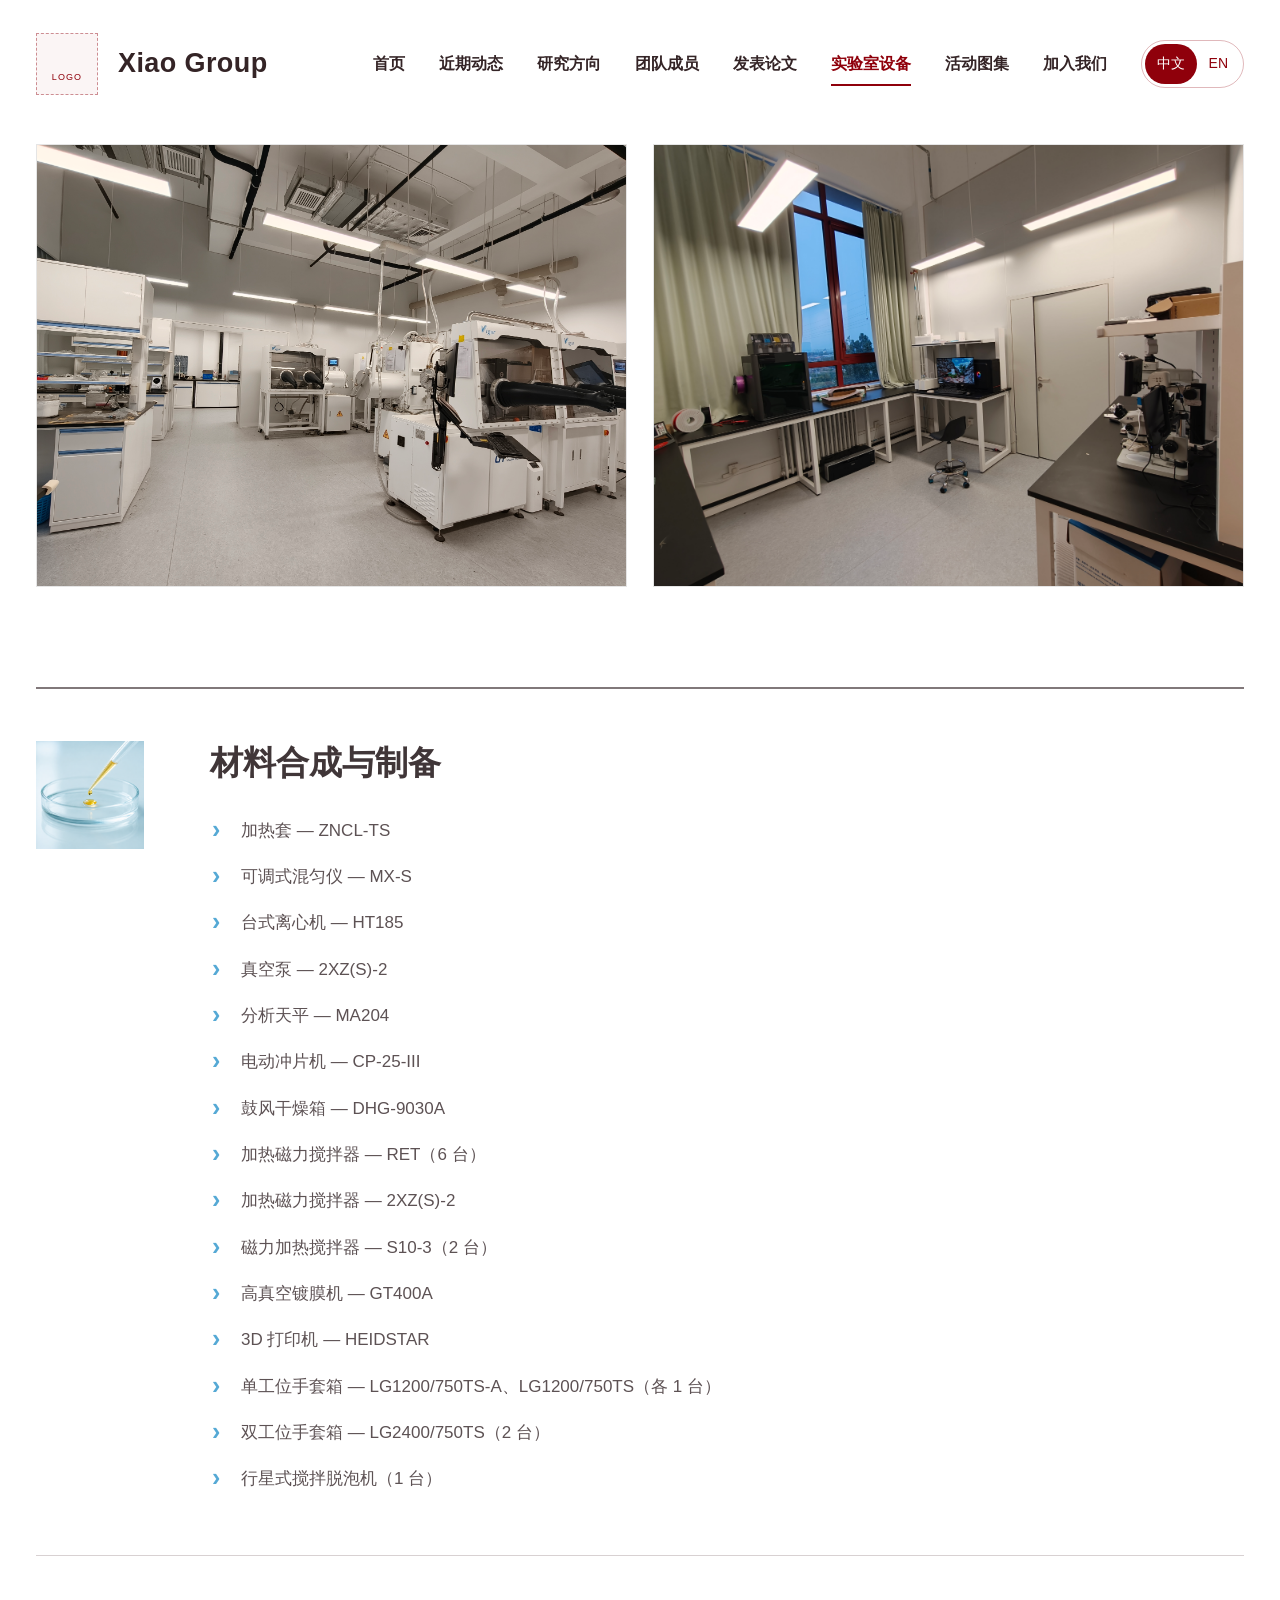
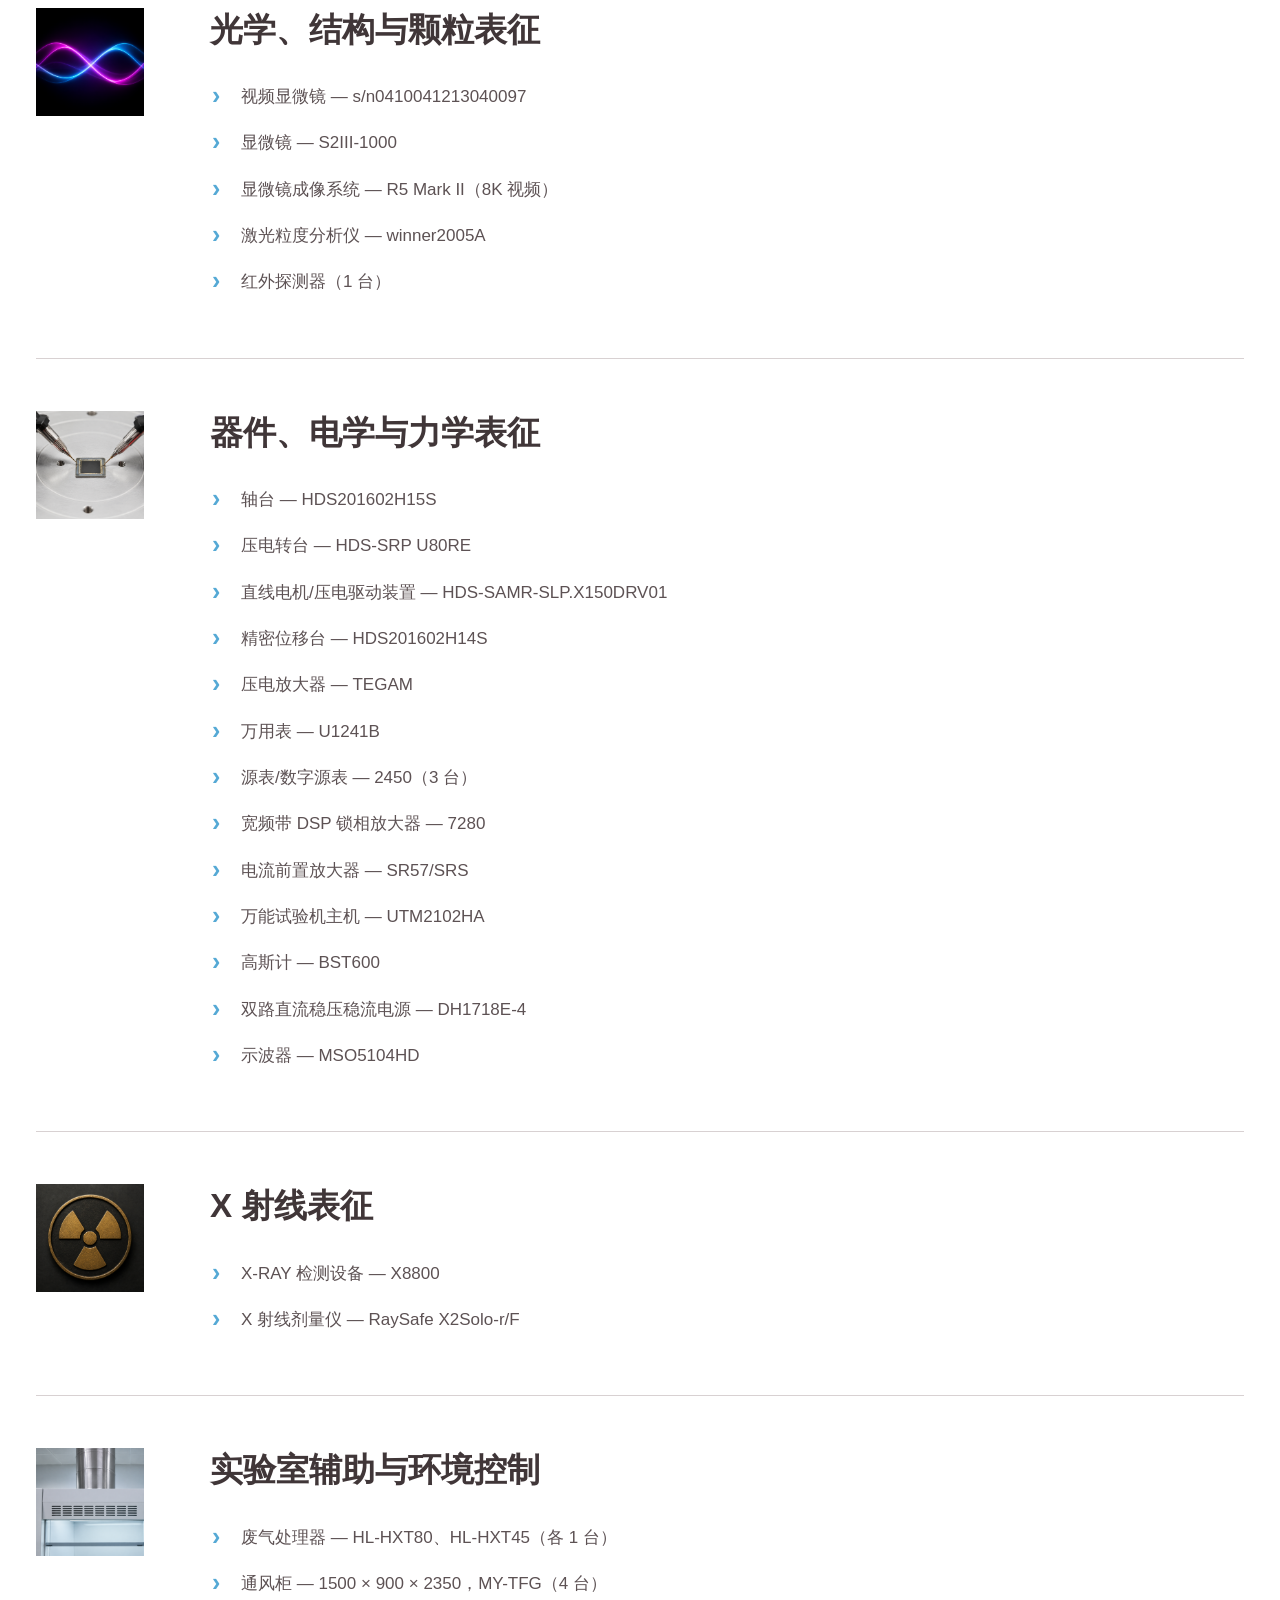
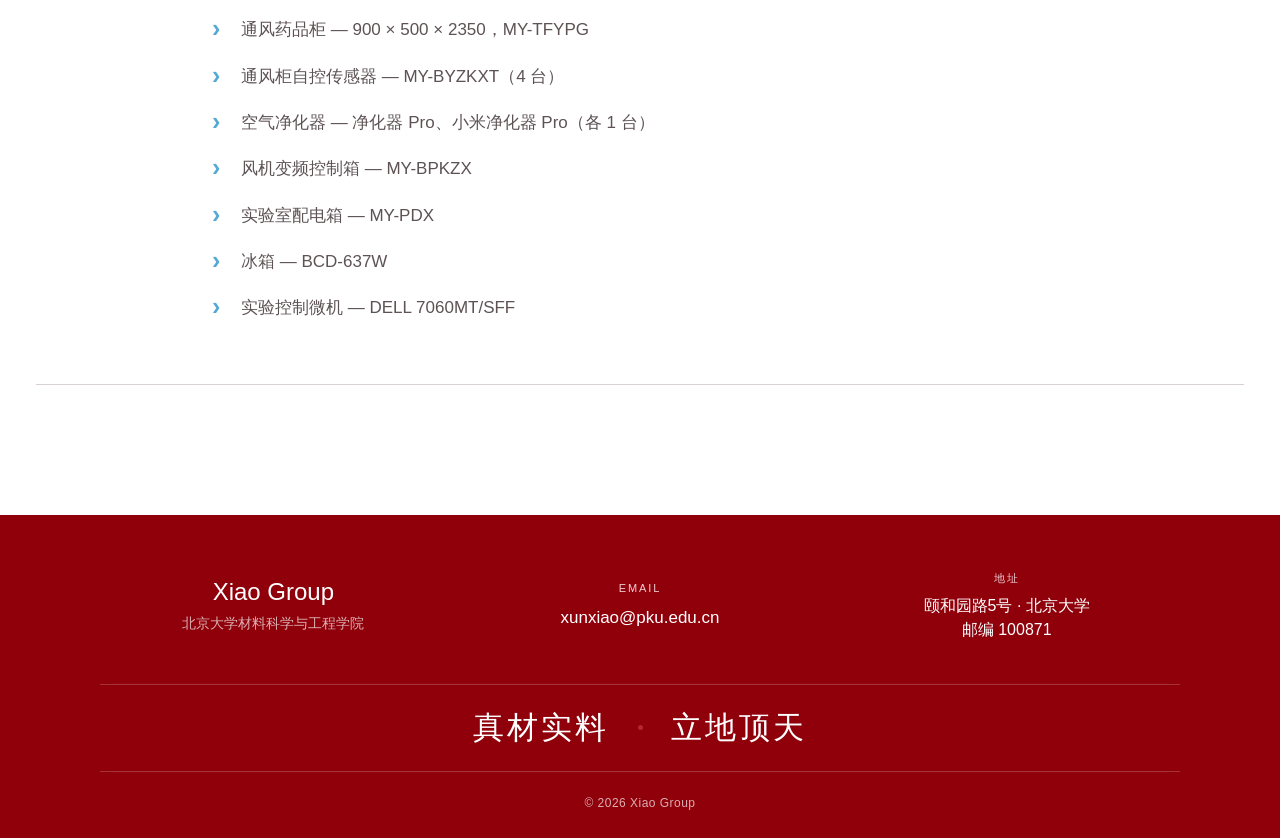
==== facilities.html @ 3000aec2 "Add files via upload" ====
<!doctype html>
<html lang="zh-CN" data-lang="zh">
<head><meta charset="utf-8"><meta name="viewport" content="width=device-width,initial-scale=1"><title>实验室设备｜肖勋课题组</title><link rel="stylesheet" href="style.css"></head>
<body>
<header class="inner-header"><div class="wrap nav"><a class="brand" href="index.html"><span class="mark">X</span><span><strong>Xiao Group</strong></span></a><nav class="shared-nav"></nav><div class="lang" role="group"><button data-language="zh">中文</button><button data-language="en">EN</button></div></div></header>
<main>
  <section class="facilities-section"><div class="wrap">
    <div class="lab-photo-grid" aria-label="Laboratory photos">
      <div class="lab-photo"><img src="assets/laboratory-01.jpg" alt="课题组实验室环境与材料制备设备"></div>
      <div class="lab-photo"><img src="assets/laboratory-02.jpg" alt="课题组实验室环境与材料表征设备"></div>
    </div>
    <div class="equipment-list">
      <article class="equipment-category">
        <img class="equipment-marker" src="assets/facility-synthesis.png" alt="材料合成与制备示意图">
        <div class="equipment-content">
          <h2><span data-zh>材料合成与制备</span><span data-en>Material Synthesis &amp; Fabrication</span></h2>
          <ul class="equipment-items">
            <li><span data-zh>加热套 — ZNCL-TS</span><span data-en>Heating mantle — ZNCL-TS</span></li>
            <li><span data-zh>可调式混匀仪 — MX-S</span><span data-en>Adjustable mixer — MX-S</span></li>
            <li><span data-zh>台式离心机 — HT185</span><span data-en>Benchtop centrifuge — HT185</span></li>
            <li><span data-zh>真空泵 — 2XZ(S)-2</span><span data-en>Vacuum pump — 2XZ(S)-2</span></li>
            <li><span data-zh>分析天平 — MA204</span><span data-en>Analytical balance — MA204</span></li>
            <li><span data-zh>电动冲片机 — CP-25-III</span><span data-en>Electric disc punch — CP-25-III</span></li>
            <li><span data-zh>鼓风干燥箱 — DHG-9030A</span><span data-en>Forced-air drying oven — DHG-9030A</span></li>
            <li><span data-zh>加热磁力搅拌器 — RET（6 台）</span><span data-en>Heating magnetic stirrer — RET (6 units)</span></li>
            <li><span data-zh>加热磁力搅拌器 — 2XZ(S)-2</span><span data-en>Heating magnetic stirrer — 2XZ(S)-2</span></li>
            <li><span data-zh>磁力加热搅拌器 — S10-3（2 台）</span><span data-en>Magnetic heating stirrer — S10-3 (2 units)</span></li>
            <li><span data-zh>高真空镀膜机 — GT400A</span><span data-en>High-vacuum coating system — GT400A</span></li>
            <li><span data-zh>3D 打印机 — HEIDSTAR</span><span data-en>3D printer — HEIDSTAR</span></li>
            <li><span data-zh>单工位手套箱 — LG1200/750TS-A、LG1200/750TS（各 1 台）</span><span data-en>Single-workstation glovebox — LG1200/750TS-A and LG1200/750TS (1 unit each)</span></li>
            <li><span data-zh>双工位手套箱 — LG2400/750TS（2 台）</span><span data-en>Dual-workstation glovebox — LG2400/750TS (2 units)</span></li>
            <li><span data-zh>行星式搅拌脱泡机（1 台）</span><span data-en>Planetary mixing and defoaming machine (1 unit)</span></li>
          </ul>
        </div>
      </article>
      <article class="equipment-category">
        <img class="equipment-marker" src="assets/facility-optical.png" alt="光学与材料表征示意图">
        <div class="equipment-content">
          <h2><span data-zh>光学、结构与颗粒表征</span><span data-en>Optical, Structural &amp; Particle Characterization</span></h2>
          <ul class="equipment-items">
            <li><span data-zh>视频显微镜 — s/n0410041213040097</span><span data-en>Video microscope — s/n0410041213040097</span></li>
            <li><span data-zh>显微镜 — S2III-1000</span><span data-en>Microscope — S2III-1000</span></li>
            <li><span data-zh>显微镜成像系统 — R5 Mark II（8K 视频）</span><span data-en>Microscope imaging system — R5 Mark II (8K video)</span></li>
            <li><span data-zh>激光粒度分析仪 — winner2005A</span><span data-en>Laser particle size analyzer — winner2005A</span></li>
            <li><span data-zh>红外探测器（1 台）</span><span data-en>Infrared detector (1 unit)</span></li>
          </ul>
        </div>
      </article>
      <article class="equipment-category">
        <img class="equipment-marker" src="assets/facility-device.png" alt="器件电学与力学表征示意图">
        <div class="equipment-content">
          <h2><span data-zh>器件、电学与力学表征</span><span data-en>Device, Electrical &amp; Mechanical Characterization</span></h2>
          <ul class="equipment-items">
            <li><span data-zh>轴台 — HDS201602H15S</span><span data-en>Motorized stage — HDS201602H15S</span></li>
            <li><span data-zh>压电转台 — HDS-SRP U80RE</span><span data-en>Piezoelectric rotation stage — HDS-SRP U80RE</span></li>
            <li><span data-zh>直线电机/压电驱动装置 — HDS-SAMR-SLP.X150DRV01</span><span data-en>Linear motor / piezo drive system — HDS-SAMR-SLP.X150DRV01</span></li>
            <li><span data-zh>精密位移台 — HDS201602H14S</span><span data-en>Precision translation stage — HDS201602H14S</span></li>
            <li><span data-zh>压电放大器 — TEGAM</span><span data-en>Piezoelectric amplifier — TEGAM</span></li>
            <li><span data-zh>万用表 — U1241B</span><span data-en>Digital multimeter — U1241B</span></li>
            <li><span data-zh>源表/数字源表 — 2450（3 台）</span><span data-en>Source meter / digital source meter — 2450 (3 units)</span></li>
            <li><span data-zh>宽频带 DSP 锁相放大器 — 7280</span><span data-en>Broadband DSP lock-in amplifier — 7280</span></li>
            <li><span data-zh>电流前置放大器 — SR57/SRS</span><span data-en>Current preamplifier — SR57/SRS</span></li>
            <li><span data-zh>万能试验机主机 — UTM2102HA</span><span data-en>Universal testing machine — UTM2102HA</span></li>
            <li><span data-zh>高斯计 — BST600</span><span data-en>Gauss meter — BST600</span></li>
            <li><span data-zh>双路直流稳压稳流电源 — DH1718E-4</span><span data-en>Dual-channel DC regulated power supply — DH1718E-4</span></li>
            <li><span data-zh>示波器 — MSO5104HD</span><span data-en>Oscilloscope — MSO5104HD</span></li>
          </ul>
        </div>
      </article>
      <article class="equipment-category">
        <img class="equipment-marker" src="assets/facility-xray-v2.png" alt="X 射线表征示意图">
        <div class="equipment-content">
          <h2><span data-zh>X 射线表征</span><span data-en>X-ray Characterization</span></h2>
          <ul class="equipment-items">
            <li><span data-zh>X-RAY 检测设备 — X8800</span><span data-en>X-ray detection equipment — X8800</span></li>
            <li><span data-zh>X 射线剂量仪 — RaySafe X2Solo-r/F</span><span data-en>X-ray dosimeter — RaySafe X2Solo-r/F</span></li>
          </ul>
        </div>
      </article>
      <article class="equipment-category">
        <img class="equipment-marker" src="assets/facility-support.png" alt="实验室环境控制示意图">
        <div class="equipment-content">
          <h2><span data-zh>实验室辅助与环境控制</span><span data-en>Laboratory Support &amp; Environmental Control</span></h2>
          <ul class="equipment-items">
            <li><span data-zh>废气处理器 — HL-HXT80、HL-HXT45（各 1 台）</span><span data-en>Exhaust gas treatment unit — HL-HXT80 and HL-HXT45 (1 unit each)</span></li>
            <li><span data-zh>通风柜 — 1500 × 900 × 2350，MY-TFG（4 台）</span><span data-en>Fume hood — 1500 × 900 × 2350, MY-TFG (4 units)</span></li>
            <li><span data-zh>通风药品柜 — 900 × 500 × 2350，MY-TFYPG</span><span data-en>Ventilated chemical cabinet — 900 × 500 × 2350, MY-TFYPG</span></li>
            <li><span data-zh>通风柜自控传感器 — MY-BYZKXT（4 台）</span><span data-en>Fume hood automatic-control sensor — MY-BYZKXT (4 units)</span></li>
            <li><span data-zh>空气净化器 — 净化器 Pro、小米净化器 Pro（各 1 台）</span><span data-en>Air purifier — Purifier Pro and Xiaomi Air Purifier Pro (1 unit each)</span></li>
            <li><span data-zh>风机变频控制箱 — MY-BPKZX</span><span data-en>Fan variable-frequency control cabinet — MY-BPKZX</span></li>
            <li><span data-zh>实验室配电箱 — MY-PDX</span><span data-en>Laboratory distribution box — MY-PDX</span></li>
            <li><span data-zh>冰箱 — BCD-637W</span><span data-en>Refrigerator — BCD-637W</span></li>
            <li><span data-zh>实验控制微机 — DELL 7060MT/SFF</span><span data-en>Laboratory control computer — DELL 7060MT/SFF</span></li>
          </ul>
        </div>
      </article>
    </div>
  </div></section>
</main>
<footer></footer><script src="content.js"></script><script src="inner.js"></script>
</body>
</html>
---- style.css ----
:root{--ink:#334843;--muted:#70817c;--paper:#f7f6f1;--white:#fff;--red:#9a4352;--cyan:#6f9f98;--line:#d9e2df;--dark:#dce9e5;--serif:"Noto Serif SC","Songti SC",Georgia,serif;--sans:Inter,"Helvetica Neue","Noto Sans SC","Microsoft YaHei",sans-serif}
*{box-sizing:border-box}html{scroll-behavior:smooth}body{margin:0;background:var(--paper);color:var(--ink);font-family:var(--sans);line-height:1.65}a{color:inherit;text-decoration:none}button{font:inherit}img{display:block;width:100%}.wrap{width:min(1380px,calc(100% - 96px));margin:auto}.hero{min-height:94vh;color:#fff;position:relative;display:flex;flex-direction:column;overflow:hidden;background:var(--dark)}.hero:before{content:"";position:absolute;inset:0;background:linear-gradient(90deg,rgba(3,12,15,.96),rgba(3,12,15,.7) 45%,rgba(3,12,15,.16) 78%),linear-gradient(0deg,rgba(3,12,15,.65),transparent 54%),url("assets/index-bg.jpg") center/cover no-repeat;transform:scale(1.02)}header{position:relative;z-index:3;border-bottom:1px solid rgba(255,255,255,.16)}.nav{height:92px;display:flex;align-items:center;gap:38px}.brand{margin-right:auto;display:flex;align-items:center;gap:14px}.mark{width:40px;height:40px;border:1px solid rgba(255,255,255,.5);display:grid;place-items:center;font:700 18px var(--serif)}.brand strong{font:600 20px var(--serif)}.brand small{display:block;font-size:10px;letter-spacing:.2em;color:#b9c8ca;text-transform:uppercase}nav{display:flex;gap:24px}nav a{font-size:13px;color:#d8e1e1}.lang{display:flex;border:1px solid rgba(255,255,255,.35);border-radius:30px;padding:3px}.lang button{border:0;background:none;color:#bac9ca;padding:6px 10px;border-radius:30px;cursor:pointer;font-size:12px}.lang button.active{background:#fff;color:var(--ink)}:focus-visible{outline:3px solid var(--cyan);outline-offset:3px}.hero-content{position:relative;z-index:2;flex:1;display:flex;align-items:center;padding:80px 0 105px}.eyebrow,.kicker{text-transform:uppercase;letter-spacing:.2em;font-size:11px;color:var(--cyan);font-weight:700}h1{font:500 clamp(54px,6vw,98px)/1.04 var(--serif);letter-spacing:-.04em;margin:24px 0;max-width:1000px}.hero-copy{max-width:650px;color:#cbd7d7;font-size:17px}.actions{display:flex;gap:28px;align-items:center;margin-top:40px}.button{display:inline-flex;padding:15px 22px;font-size:13px;font-weight:700}.button.light{background:#fff;color:var(--ink)}.button.red{background:var(--red);color:#fff}.text-link{font-size:13px;border-bottom:1px solid}.hero-index{position:absolute;right:48px;bottom:45px;z-index:2;writing-mode:vertical-rl;font-size:10px;letter-spacing:.22em;color:#aebfc1}.section{padding:120px 0}.section-head{display:grid;grid-template-columns:1fr 2fr;gap:70px;margin-bottom:55px}.section-head h2,.news h2,.join h2{font:500 clamp(38px,4.5vw,66px)/1.14 var(--serif);letter-spacing:-.025em;margin:0}.research{background:#fff}.research-grid{display:grid;grid-template-columns:repeat(3,1fr);gap:22px}.research-card{background:#f2f4f2;overflow:hidden}.research-card img{height:230px;object-fit:cover;transition:transform .45s}.research-card:hover img{transform:scale(1.04)}.research-card div{padding:28px}.research-card span{font-size:12px;color:var(--red)}.research-card h3{font:500 25px var(--serif);margin:15px 0 10px}.research-card p{color:var(--muted);font-size:14px}.featured{background:#0b1b20;color:#fff}.paper-grid{display:flex;gap:18px;height:480px}.paper{position:relative;flex:1;min-width:0;overflow:hidden;background:#15272c;transition:flex .55s cubic-bezier(.2,.7,.2,1)}.paper:hover,.paper:focus{flex:1.75}.paper img{height:100%;object-fit:cover;transition:transform .55s,filter .55s;filter:saturate(.78)}.paper:hover img,.paper:focus img{transform:scale(1.055);filter:saturate(1)}.paper:after{content:"";position:absolute;inset:55% 0 0;background:linear-gradient(transparent,rgba(2,10,13,.9))}.paper p{position:absolute;z-index:2;left:24px;right:24px;bottom:20px;margin:0;font:500 17px var(--serif);color:#fff}.news{background:var(--paper)}.news-layout{display:grid;grid-template-columns:.82fr 1.6fr;gap:100px}.muted,.news-item p{color:var(--muted)}.news-list{border-top:1px solid #bfc9c6}.news-item{display:grid;grid-template-columns:145px 1fr 24px;gap:28px;padding:30px 0;border-bottom:1px solid #cfd7d4}.news-item time{color:var(--red);font:500 22px var(--serif);letter-spacing:.02em}.news-item h3{font:500 20px var(--serif);margin:0 0 5px}.news-item p{margin:0;font-size:13px}.join{background:#dfe9e7}.join-inner{padding:105px 0;max-width:980px;margin:auto}.join h2{margin:12px 0 22px}.join-inner>p:not(.kicker){max-width:760px;color:#53696d}.join .button{margin-top:22px}footer{background:#061216;color:#aebdbf;padding:60px 0 30px}.footer-grid{display:grid;grid-template-columns:1.4fr 1fr;gap:80px}.footer-grid h3{color:#fff;font:500 22px var(--serif)}.footer-bottom{border-top:1px solid #243337;margin-top:45px;padding-top:22px;font-size:11px}
@media(max-width:1050px){.wrap{width:min(100% - 44px,900px)}nav a{display:none}.section-head,.news-layout{grid-template-columns:1fr;gap:24px}.research-grid{grid-template-columns:1fr}.paper-grid{height:auto;display:grid;grid-template-columns:1fr}.paper{height:380px}.join-inner{width:min(100% - 44px,900px)}.hero-index{display:none}}
@media(max-width:650px){.wrap{width:calc(100% - 34px)}.brand small{display:none}.brand strong{font-size:16px}.mark{width:34px;height:34px}h1{font-size:46px}.section{padding:78px 0}.research-card img{height:200px}.news-item{grid-template-columns:95px 1fr}.news-item>span{display:none}.news-item time{font-size:18px}.footer-grid{grid-template-columns:1fr}.join-inner{width:calc(100% - 34px);padding:78px 0}}
@media(prefers-reduced-motion:reduce){*{scroll-behavior:auto!important;transition:none!important}}

/* Shared inner pages */
[data-en]{display:none}html[data-lang="en"] [data-zh]{display:none}html[data-lang="en"] [data-en]{display:initial}.inner-header{background:var(--dark);color:#fff;border-bottom:1px solid rgba(255,255,255,.13)}.page-hero{min-height:520px;color:#fff;display:flex;align-items:end;padding:100px 0 85px;background:linear-gradient(90deg,rgba(4,27,23,.96),rgba(4,27,23,.58)),var(--hero-image) center/cover}.page-hero h1{font-size:clamp(62px,8vw,120px);margin:15px 0}.page-hero p:last-child{max-width:700px;color:#d3dfd9;font-size:17px}.research-hero{--hero-image:url('assets/research-bg.jpg')}.members-hero{--hero-image:url('assets/xx.jpg')}.publications-hero{--hero-image:url('assets/papers-bg.jpg')}.research-detail{background:#fff}.research-detail article{display:grid;grid-template-columns:1fr 1fr;min-height:620px}.research-detail article:nth-child(even) .detail-image{order:2}.detail-image{overflow:hidden}.detail-image img{height:100%;object-fit:cover;transition:transform .6s}.research-detail article:hover img{transform:scale(1.035)}.detail-copy{padding:90px clamp(45px,8vw,135px);display:flex;flex-direction:column;justify-content:center}.detail-copy>span{color:var(--red);font-size:12px}.detail-copy h2{font:500 clamp(34px,4vw,58px)/1.12 var(--serif);margin:18px 0}.detail-copy p,.detail-copy li{color:var(--muted)}.detail-copy ul{padding-left:19px}.simple-footer{background:var(--dark);color:#b7c7c1;padding:34px 0;font-size:12px}.people-section,.publications-section{padding:110px 0;background:var(--paper)}.pi-card{margin-top:25px;display:grid;grid-template-columns:360px 1fr;background:#fff}.pi-card img{height:430px;object-fit:cover}.pi-card>div{padding:65px}.pi-card h2{font:500 43px var(--serif);margin:0}.pi-card h2 small{font-size:21px;color:var(--muted)}.pi-card .role{color:var(--red)}.people-group{margin-top:110px}.section-head.compact{margin-bottom:35px}.member-grid{display:grid;grid-template-columns:repeat(3,1fr);gap:22px}.member-card{background:#fff;padding-bottom:25px}.portrait-placeholder{height:260px;background:linear-gradient(145deg,#bdd0c7,#6f9285);display:grid;place-items:center;color:#fff;font:500 60px var(--serif)}.member-card h3,.member-card p{margin-left:25px;margin-right:25px}.member-card h3{font:500 23px var(--serif);margin-bottom:2px}.member-card p{color:var(--muted);margin-top:0}.pub-toolbar{display:flex;align-items:center;justify-content:space-between;border-bottom:1px solid var(--line);padding-bottom:24px;margin-bottom:20px}.year-button{border:0;background:transparent;padding:8px 11px;color:var(--muted);cursor:pointer}.year-button.active{background:var(--dark);color:#fff}.publication-row{display:grid;grid-template-columns:42px 150px 1fr 35px;gap:28px;align-items:center;padding:28px 0;border-bottom:1px solid var(--line)}.publication-row>span{color:var(--muted);font-size:12px}.publication-row img{height:105px;object-fit:cover;background:#fff}.publication-row h2{font:500 20px/1.4 var(--serif);margin:4px 0}.publication-row p{font-size:12px;color:var(--muted);margin:3px 0}.publication-row .pub-journal{color:var(--red);text-transform:none}.pub-arrow{font-size:22px}
@media(max-width:900px){.research-detail article{grid-template-columns:1fr}.research-detail article:nth-child(even) .detail-image{order:0}.detail-image{height:380px}.pi-card{grid-template-columns:1fr}.pi-card img{height:390px}.member-grid{grid-template-columns:1fr 1fr}.publication-row{grid-template-columns:35px 110px 1fr}.pub-arrow{display:none}}
@media(max-width:600px){.page-hero{min-height:430px;padding:70px 0 50px}.page-hero h1{font-size:58px}.detail-copy{padding:55px 24px}.detail-image{height:280px}.pi-card>div{padding:35px 25px}.member-grid{grid-template-columns:1fr}.publication-row{grid-template-columns:1fr}.publication-row>span{display:none}.publication-row img{height:190px}.pub-toolbar{align-items:flex-start;gap:15px;flex-direction:column}}

.pi-card,.member-card{transition:transform .3s,box-shadow .3s}.pi-card:hover,.member-card:hover{transform:translateY(-4px);box-shadow:0 18px 45px rgba(9,36,31,.12)}.profile-link{display:block;margin:18px 25px 0;color:var(--red);font-size:12px}.pi-card .profile-link{margin-left:0}.profile-page{min-height:75vh;background:var(--paper);padding:55px 0 110px}.back-link{display:inline-block;margin-bottom:45px;color:var(--muted);font-size:13px}.profile-lead{display:grid;grid-template-columns:420px 1fr;background:#fff;min-height:520px}.profile-lead>div:first-child>img,.profile-placeholder{height:100%;min-height:520px;object-fit:cover}.profile-placeholder{display:grid;place-items:center;background:linear-gradient(145deg,#bdd0c7,#577d70);color:#fff;font:500 90px var(--serif)}.profile-lead>div:last-child{padding:85px;display:flex;flex-direction:column;justify-content:center}.profile-lead h1{color:var(--ink);font-size:clamp(55px,7vw,95px);margin:12px 0 0}.profile-en{font:500 25px var(--serif);color:var(--muted);margin:0 0 30px}.profile-role{color:var(--red)}.profile-sections{margin-top:35px}.profile-sections article{display:grid;grid-template-columns:70px 260px 1fr;gap:30px;padding:48px 0;border-bottom:1px solid var(--line)}.profile-sections article>span{font-size:12px;color:var(--red)}.profile-sections h2{font:500 26px var(--serif);margin:0}.profile-sections article>div{color:var(--muted)}
@media(max-width:850px){.profile-lead{grid-template-columns:1fr}.profile-lead>div:first-child>img,.profile-placeholder{height:420px;min-height:0}.profile-lead>div:last-child{padding:50px}.profile-sections article{grid-template-columns:45px 1fr}.profile-sections article>div{grid-column:2}}
@media(max-width:550px){.profile-lead>div:last-child{padding:35px 24px}.profile-lead h1{font-size:55px}.profile-sections article{grid-template-columns:1fr;gap:10px}.profile-sections article>div{grid-column:auto}}

/* Publications */
.year-jump{position:sticky;top:0;z-index:8;display:flex!important;justify-content:flex-end;gap:8px;flex-wrap:wrap;padding:18px 0 22px;margin-bottom:55px;background:rgba(244,246,241,.95);backdrop-filter:blur(10px);border-bottom:1px solid var(--line)}.year-jump a{display:block!important;padding:8px 13px;color:var(--muted);font-size:15px;font-weight:500}.year-jump a:hover,.year-jump a:focus-visible{background:var(--dark);color:#fff}.publication-year{scroll-margin-top:95px;margin-bottom:100px}.publication-year>header{display:flex;align-items:end;justify-content:flex-start;padding-bottom:22px;border-bottom:2px solid var(--ink)}.publication-year>header h2{font:500 clamp(38px,5vw,62px)/1 var(--serif);margin:0;color:var(--ink)}.publication-row{display:grid;grid-template-columns:minmax(320px,430px) 1fr;gap:52px;align-items:center;min-height:360px;margin:18px 0;padding:34px;border:1px solid transparent;background:transparent;transition:transform .28s,box-shadow .28s,background .28s,border-color .28s}.publication-row:hover,.publication-row:focus-visible{transform:translateY(-6px) scale(1.012);background:rgba(255,255,255,.55);border-color:var(--line);box-shadow:0 22px 55px rgba(9,36,31,.12)}.publication-image{height:320px;min-width:0;display:flex;align-items:center;justify-content:center}.publication-image img{display:block;width:auto;height:auto;max-width:100%;max-height:100%;margin:0;object-fit:contain;object-position:center}.publication-copy{align-self:center}.publication-row h2{font:500 26px/1.42 var(--serif);margin:0 0 20px}.publication-row .pub-authors{font-size:14px;line-height:1.8;color:var(--muted);margin:0 0 14px}.publication-row .pub-journal{font-size:14px;color:var(--red);font-weight:600;margin:0}
.scholar-summary{display:grid;grid-template-columns:250px minmax(0,720px);justify-content:center;align-items:stretch;gap:34px;padding:48px 0;margin-bottom:10px;border-bottom:1px solid var(--line)}.scholar-summary>a{min-height:82px;padding:20px 24px;background:var(--dark);color:#fff;font:500 23px/1.25 var(--serif);display:flex;align-items:center;justify-content:space-between;white-space:nowrap;transition:transform .25s,background .25s}.scholar-summary>a:hover,.scholar-summary>a:focus-visible{transform:translateY(-4px);background:#123b33}.scholar-summary>a span{color:var(--cyan);font-size:18px;transition:transform .25s}.scholar-summary>a:hover span{transform:translate(4px,-4px)}.scholar-metrics{display:grid;grid-template-columns:repeat(3,max-content);justify-content:center;align-items:center;gap:8px}.scholar-metrics p{min-height:82px;margin:0;padding:14px 22px;display:flex;align-items:baseline;justify-content:flex-start;gap:12px}.scholar-metrics strong{font:600 clamp(22px,2.2vw,31px) var(--sans);color:var(--red);letter-spacing:-.03em}.scholar-metrics span{font:500 clamp(18px,2vw,26px) var(--serif);color:var(--ink);text-transform:lowercase}
@media(max-width:950px){.publication-row{grid-template-columns:280px 1fr;gap:32px}.publication-image{height:280px}}
@media(max-width:850px){.scholar-summary{grid-template-columns:220px 1fr;gap:18px}.scholar-metrics p{padding:12px}}
@media(max-width:650px){.year-jump{justify-content:flex-start;position:static}.publication-year{scroll-margin-top:20px}.publication-row{grid-template-columns:1fr;padding:22px;margin:12px 0}.publication-row:hover,.publication-row:focus-visible{transform:translateY(-3px)}.publication-image{height:310px}.publication-row h2{font-size:20px}.scholar-summary{grid-template-columns:1fr}.scholar-summary>a{min-height:72px}.scholar-metrics{grid-template-columns:repeat(3,1fr);gap:5px}.scholar-metrics p{min-height:72px;padding:10px;justify-content:center}}

/* Group life gallery */
.gallery-hero{--hero-image:url('assets/index-bg.jpg')}.gallery-section{padding:110px 0 130px;background:var(--paper)}.gallery-grid{display:grid;grid-template-columns:repeat(3,minmax(0,1fr));gap:65px 26px}.gallery-card{min-width:0}.gallery-photo{aspect-ratio:4/3;position:relative;overflow:hidden;display:flex;align-items:flex-end;padding:24px;background:linear-gradient(145deg,#365f55,#9bb8aa);transition:transform .45s}.gallery-photo:before{content:"";position:absolute;width:58%;height:58%;right:-8%;top:-10%;border-radius:50%;background:rgba(255,255,255,.13)}.gallery-photo:after{content:"";position:absolute;width:38%;height:38%;left:10%;bottom:12%;border:1px solid rgba(255,255,255,.24);transform:rotate(18deg)}.gallery-photo.has-image{padding:0}.gallery-photo.has-image:before,.gallery-photo.has-image:after{display:none}.gallery-photo img{width:100%;height:100%;object-fit:cover;display:block}.gallery-photo span{position:relative;z-index:2;color:rgba(255,255,255,.72);font-size:10px;letter-spacing:.22em}.tone-2{background:linear-gradient(145deg,#183d37,#6d978a)}.tone-3{background:linear-gradient(145deg,#7e302e,#c68c70)}.tone-4{background:linear-gradient(145deg,#2e4b46,#a2aea4)}.tone-5{background:linear-gradient(145deg,#6c795a,#b8b596)}.tone-6{background:linear-gradient(145deg,#1d4741,#789f93)}.gallery-card:hover .gallery-photo{transform:translateY(-5px)}.gallery-copy{padding:25px 4px 0}.gallery-copy time{font-size:10px;letter-spacing:.18em;color:var(--red)}.gallery-copy h2{font:500 25px/1.3 var(--serif);margin:10px 0}.gallery-copy p{margin:0;color:var(--muted);font-size:14px;line-height:1.75}
@media(max-width:900px){.gallery-grid{grid-template-columns:repeat(2,1fr)}}
@media(max-width:600px){.gallery-section{padding:75px 0 95px}.gallery-grid{grid-template-columns:1fr;gap:50px}.gallery-copy h2{font-size:23px}}

/* Join us */
.page-hero.join-hero{background-color:#0b2a24;background-image:linear-gradient(90deg,rgba(4,27,23,.6) 0%,rgba(4,27,23,.32) 43%,rgba(4,27,23,.04) 72%,transparent 100%),url('assets/join-boya-hero-v3.png');background-size:cover;background-position:center;background-repeat:no-repeat}.recruit-brief{padding:95px 0;background:var(--paper)}.recruit-layout{display:grid;grid-template-columns:.82fr 1.45fr;gap:95px}.recruit-layout aside h2,.join-details h2{font:500 clamp(35px,4vw,56px)/1.18 var(--serif);margin:15px 0 20px}.recruit-layout aside>p:last-of-type{color:var(--muted)}.compact-values{display:flex;flex-wrap:wrap;gap:9px;margin-top:30px}.compact-values span{padding:9px 14px;background:#e2ebe6;border:1px solid #c9d8d1;color:var(--ink);font:500 14px var(--serif);transition:background .2s,border-color .2s}.compact-values span:hover{background:#d4e3dc;border-color:#acc4b9}.position-list{border-top:2px solid var(--ink)}.position-list article{display:grid;grid-template-columns:55px 1fr;gap:20px;padding:30px 0;border-bottom:1px solid var(--line)}.position-list article>span{font-size:11px;color:var(--red)}.position-list h3{font:500 25px var(--serif);margin:0 0 8px}.position-list p{margin:0;color:var(--muted);font-size:14px}.join-details{padding:90px 0;background:#fff}.details-layout{display:grid;grid-template-columns:1fr 1fr;gap:90px}.join-details ul,.join-details ol{margin:30px 0 0;padding:0;list-style:none;border-top:1px solid var(--line)}.join-details li{padding:16px 0;border-bottom:1px solid var(--line);color:var(--muted)}
@media(max-width:900px){.recruit-layout,.details-layout{grid-template-columns:1fr;gap:50px}}
@media(max-width:600px){.recruit-brief,.join-details{padding:70px 0}.compact-values{gap:7px}.compact-values span{padding:8px 12px;font-size:13px}}
.hero-credit{position:absolute;right:18px;bottom:12px;color:rgba(255,255,255,.62);font-size:9px;letter-spacing:.06em;z-index:2}

/* News archive */
.news-hero{--hero-image:url('assets/index-bg.jpg')}.news-archive{padding:95px 0 130px;background:var(--paper)}.archive-head{display:flex;align-items:center;justify-content:space-between;padding-bottom:24px;border-bottom:2px solid var(--ink)}.archive-head p{margin:0}.archive-head>p:last-child{font-size:12px;color:var(--muted)}.archive-list article{display:grid;grid-template-columns:145px 1fr;gap:55px;padding:36px 0;border-bottom:1px solid var(--line);transition:padding .25s,background .25s}.archive-list article:hover{padding-left:18px;padding-right:18px;background:rgba(255,255,255,.5)}.archive-list time{display:flex;align-items:baseline;gap:12px;color:var(--red)}.archive-list time b{font:500 39px var(--serif)}.archive-list time span{font-size:11px;letter-spacing:.08em}.archive-list h2{font:500 clamp(21px,2.2vw,29px)/1.35 var(--serif);margin:0 0 8px}.archive-list article p{margin:0;color:var(--muted);font-size:14px}
@media(max-width:650px){.news-archive{padding:70px 0 90px}.archive-list article{grid-template-columns:1fr;gap:10px;padding:28px 0}.archive-list article:hover{padding-left:0;padding-right:0}.archive-list time b{font-size:31px}.archive-head>p:last-child{display:none}}

/* Unified site header and footer */
.wrap{width:min(1480px,calc(100% - 72px))}.nav{height:108px;gap:34px}.brand{gap:20px}.mark{width:62px;height:62px;border:1px dashed rgba(255,255,255,.55);font-size:0;background:rgba(255,255,255,.07);position:relative;flex:0 0 auto}.mark:after{content:'LOGO';font:500 9px var(--sans);letter-spacing:.12em;color:rgba(255,255,255,.68)}.brand strong{font-size:24px;letter-spacing:.015em}.brand small{display:none!important}nav{gap:30px}nav a{font-size:14.5px;font-weight:500}.lang button{font-size:13px;padding:7px 11px}
.site-footer{background:#061d19;color:#c2d0ca;padding:54px 0 24px}.site-footer-main{width:min(1080px,calc(100% - 34px));display:grid;grid-template-columns:repeat(3,minmax(0,1fr));gap:20px;align-items:center;place-items:center;text-align:center;margin-inline:auto}.site-footer-main>*{width:100%;text-align:center}.footer-brand strong{display:block;color:#fff;font:500 24px var(--serif)}.footer-brand small{display:block;margin-top:7px;color:#a7b9b2;font-size:14px;line-height:1.45}.footer-contact>span,.footer-address>span{display:block;color:var(--cyan);font-size:11px;letter-spacing:.17em;margin-bottom:7px}.footer-contact a{color:#fff;font-size:17px}.footer-address p{margin:0;font-size:16px;line-height:1.5;white-space:nowrap}.footer-motto{max-width:1080px;display:flex;align-items:center;justify-content:center;gap:28px;margin-top:42px;padding:22px 0;border-top:1px solid rgba(255,255,255,.12);border-bottom:1px solid rgba(255,255,255,.12)}.footer-motto strong{font:500 clamp(20px,2.4vw,34px) var(--serif);letter-spacing:.1em;color:#fff}.footer-motto i{width:5px;height:5px;border-radius:50%;background:var(--cyan)}.footer-legal{max-width:1080px;display:flex;justify-content:center;text-align:center;padding-top:22px;color:#92aaa1;font-size:12px;letter-spacing:.04em}.footer-logo{display:none}.lang button{background:transparent!important;color:#bac9ca!important}.lang button.active{background:transparent!important;color:#bac9ca!important}html[data-lang="zh"] .lang button[data-language="zh"],html[data-lang="en"] .lang button[data-language="en"]{background:#fff!important;color:var(--ink)!important}
@media(max-width:1150px){.nav{height:94px}.mark{width:52px;height:52px}nav{gap:18px}nav a{font-size:13px}}
@media(max-width:950px){.site-footer-main{grid-template-columns:1fr 1fr}.site-footer-main .footer-address{grid-column:1/-1}}
@media(max-width:760px){.wrap{width:calc(100% - 34px)}.nav{height:82px}.mark{width:44px;height:44px}.brand strong{font-size:18px}.site-footer-main{grid-template-columns:1fr;gap:25px}.site-footer-main .footer-address{grid-column:auto}.footer-address p{font-size:15px;white-space:normal}.footer-contact a{font-size:16px}.footer-motto{gap:15px}.footer-motto strong{font-size:19px}}

/* Homepage refinement */
.home-page .hero-content{padding-top:65px}.home-page .hero-content>div{width:min(1120px,100%)}.home-page h1{max-width:1120px;font-size:clamp(54px,5.8vw,90px);line-height:1.08;text-wrap:balance}.home-page .hero-copy{max-width:880px;font-size:18px;line-height:1.8;text-wrap:balance}.home-page .section-head .kicker,.home-page .join .kicker{display:none}.home-page .section-head{grid-template-columns:1fr;margin-bottom:55px}.home-page .section-head h2{max-width:950px}.home-page .research-grid{gap:24px}.home-page .research-card{text-align:center}.home-page .research-card img{height:270px;object-fit:contain;background:var(--paper);padding:16px}.home-page .research-card div{padding:30px 25px 34px}.home-page .research-card div>span{display:none}.home-page .research-card h3{font-size:29px;margin:6px auto 12px;text-wrap:balance}.home-page .research-card p{max-width:340px;margin:0 auto;text-wrap:balance}.home-page .featured{background:var(--dark)}.home-page .paper{background:var(--paper)}.home-page .paper img{object-fit:contain;background:var(--paper);padding:24px;filter:none}.home-page .paper:hover img,.home-page .paper:focus img{transform:scale(1.025);filter:none}.home-page .news-layout{grid-template-columns:.7fr 1.7fr}.home-page .news-item{grid-template-columns:145px 1fr;transition:transform .25s,background .25s}.home-page .news-item:hover{transform:translateY(-4px);background:rgba(255,255,255,.6)}.home-page .news-item time{font-size:18px}.home-page .join-inner>p:not(.kicker){max-width:820px;font-size:16px;line-height:1.85;text-wrap:balance}.home-page .join-inner h2{text-wrap:balance}
@media(max-width:950px){.home-page .research-card img{height:240px}}
@media(max-width:650px){.home-page h1{font-size:47px}.home-page .hero-copy{font-size:16px}.home-page .news-layout{grid-template-columns:1fr}.home-page .news-item{grid-template-columns:110px 1fr}.home-page .research-card img{height:220px}}

/* Homepage imagery, headings and alignment — final overrides */
.home-page .section-head .kicker,.home-page .news-intro>.kicker,.home-page .join .kicker{display:none}
.home-page .section-head{display:block;text-align:center}
.home-page .section-head h2{max-width:950px;margin-inline:auto;text-align:center;font-size:clamp(42px,5vw,70px)}
.home-page .research-card img{object-fit:contain;padding:16px;background:#fff}

/* Inner-page label and research-image cleanup */
.page-hero .eyebrow{display:none}
.page-hero p:last-child{display:none}
.research-detail .detail-copy>span{display:none}
.research-detail article:nth-child(1) .detail-image{background:url('assets/research-photodetector-diagram-v4.png') center/cover no-repeat}
.research-detail article:nth-child(2) .detail-image{background:url('assets/research-radiation-diagram-v4.png') center/cover no-repeat}
.research-detail article:nth-child(3) .detail-image{background:url('assets/research-intelligent-diagram-v4.png') center/cover no-repeat}
.research-detail .detail-image img{opacity:0}
.people-section>.wrap>.kicker,.people-group .section-head.compact>.kicker{font-size:clamp(14px,1.25vw,17px);letter-spacing:.1em;color:var(--red);font-weight:600}
html:not(.lang-ready) body{visibility:hidden}
.archive-head{display:none}
.archive-list article p{display:none}
.archive-list time{font:500 18px/1.3 var(--sans);letter-spacing:.04em}
.archive-list h2{margin-bottom:0}
.gallery-copy time{font-size:12px;letter-spacing:.1em}
.home-page .news-layout>div>.kicker{display:none}
.join-copy-line{display:block}
.archive-list time{font:500 18px var(--serif);letter-spacing:.02em}
.archive-list h2{font:500 20px var(--serif);line-height:1.35}
.gallery-copy time{font-size:16px;letter-spacing:.06em;font-weight:600}
.recruit-brief .kicker,.join-details .kicker{font-size:clamp(14px,1.25vw,17px);letter-spacing:.1em;color:var(--red);font-weight:600}
.news-hero{--hero-image:url('assets/news-hero-landscape.jpg')}
.gallery-hero{--hero-image:url('assets/gallery-hero-v2.png')}
.member-card h3{display:flex;align-items:baseline;gap:10px;flex-wrap:wrap}
.member-card h3 small{font:500 15px var(--serif);color:var(--muted)}
.member-photo{width:100%;height:320px;object-fit:cover;background:#f3edef}.member-role{margin-bottom:8px}.member-research{min-height:48px;font-size:13px;line-height:1.65}.member-email{display:block;margin:10px 25px 0;color:var(--muted);font-size:12px;overflow-wrap:anywhere}
@media(max-width:900px){.member-photo{height:320px}}@media(max-width:600px){.member-photo{height:320px}}
.profile-name{display:flex;align-items:baseline;gap:22px;flex-wrap:wrap;line-height:1.05;margin-bottom:28px!important}
.profile-name small{font:500 clamp(28px,3.2vw,44px) var(--serif);color:var(--muted);letter-spacing:-.01em}
.profile-role{font:500 clamp(22px,2.2vw,30px)/1.35 var(--serif);margin-top:6px}
.student-profile .profile-sections{margin-top:22px}
.student-profile .profile-sections article{grid-template-columns:86px 220px 1fr;gap:24px;padding:30px 0}
.student-profile .profile-sections article>span{font:500 clamp(34px,3.8vw,52px)/1 var(--serif);letter-spacing:-.04em;color:var(--red)}
.student-profile .profile-sections h2{font-size:30px;line-height:1.3}
.student-profile .profile-sections article>div{font-size:20px;line-height:1.65;color:var(--ink)}
@media(max-width:850px){.student-profile .profile-sections article{grid-template-columns:70px 190px 1fr;gap:18px}}
@media(max-width:650px){.student-profile .profile-sections article{grid-template-columns:58px 1fr;padding:24px 0}.student-profile .profile-sections article>div{grid-column:2}.student-profile .profile-sections h2{font-size:26px}.student-profile .profile-sections article>div{font-size:18px}}

/* Unified profile typography: match the Education & experience heading size. */
.profile-sections article>span{font:500 26px/1 var(--serif);letter-spacing:-.03em}
.student-profile .profile-sections article>span{font:500 26px/1 var(--serif);letter-spacing:-.03em}
.student-profile .profile-sections h2,
.student-profile .profile-sections article>div{font-size:26px}
.student-profile .profile-sections article>div{line-height:1.5}
@media(max-width:650px){.student-profile .profile-sections h2,.student-profile .profile-sections article>div{font-size:26px}}

/* Compact student details, aligned to the PI section grid. */
.student-profile .profile-sections{max-width:none;margin:22px 0 0}
.student-profile .profile-sections article.student-info-row{grid-template-columns:38px minmax(0,1fr);gap:12px;padding:20px 0;align-items:baseline;text-align:left}
.student-profile .profile-sections article.student-info-row>div{grid-column:2;font-size:18px;line-height:1.55;color:var(--ink)}
.student-profile .profile-sections article.student-info-row>span,
.student-profile .profile-sections article.student-info-row strong{font-family:inherit;font-size:18px;font-weight:400;line-height:1.55;letter-spacing:0;color:var(--ink)}
.student-profile .profile-sections article.student-info-row>span{color:var(--red)}
@media(max-width:850px){.student-profile .profile-sections article.student-info-row{grid-template-columns:38px minmax(0,1fr);gap:12px}}
@media(max-width:650px){.student-profile .profile-sections{margin-top:16px}.student-profile .profile-sections article.student-info-row{grid-template-columns:34px minmax(0,1fr);gap:9px;padding:17px 0}.student-profile .profile-sections article.student-info-row>div{grid-column:2;font-size:17px}.student-profile .profile-sections article.student-info-row>span,.student-profile .profile-sections article.student-info-row strong{font-size:17px}}

/* PI details: align section numbers and headings on one baseline. */
.profile-sections article:not(.student-info-row){align-items:baseline}
.profile-sections article:not(.student-info-row)>span,
.profile-sections article:not(.student-info-row)>h2{font-size:26px;line-height:1.3}
.profile-sections article:not(.student-info-row)>div{font-size:18px;line-height:1.65}

/* A more compact shared profile header for PI and student pages. */
.profile-lead{grid-template-columns:420px minmax(0,1fr);min-height:440px;max-width:none;margin:0}
.profile-lead>div:first-child>img,
.profile-placeholder{min-height:440px;height:440px}
.profile-lead>div:last-child{padding:58px 64px}
.profile-lead h1.profile-name{font-size:clamp(42px,5vw,68px)}
.profile-name small{font-size:clamp(21px,2.4vw,30px)}
.profile-role{font-size:clamp(18px,1.7vw,23px)}
@media(max-width:850px){.profile-lead{grid-template-columns:1fr;max-width:680px}.profile-lead>div:first-child>img,.profile-placeholder{height:380px;min-height:380px}.profile-lead>div:last-child{padding:42px 46px}}
@media(max-width:550px){.profile-lead>div:first-child>img,.profile-placeholder{height:330px;min-height:330px}.profile-lead>div:last-child{padding:32px 24px}}

/* Show the PI portrait in full without cropping. */
#profile:not(.student-profile) .profile-lead>div:first-child{overflow:hidden;background:#fff}
#profile:not(.student-profile) .profile-lead>div:first-child>img{object-fit:contain;background:#fff;padding:0;transform:none;transform-origin:center bottom}
#profile:not(.student-profile) .profile-lead{min-height:540px}
#profile:not(.student-profile) .profile-lead>div:first-child{display:flex;align-items:flex-end;justify-content:center;height:540px}
#profile:not(.student-profile) .profile-lead>div:first-child>img{width:100%;height:540px;min-height:0;object-fit:contain;object-position:center bottom!important}
@media(max-width:550px){.profile-name{gap:10px 15px}.profile-name small{font-size:27px}}
.team-hero{--hero-image:url('assets/team-hero-landscape.jpg')}
.page-hero.team-hero,.page-hero.news-hero{position:relative;background-image:linear-gradient(90deg,rgba(4,27,23,.96),rgba(4,27,23,.58)),var(--hero-image);background-position:center;background-size:cover}

/* Homepage: perspective 4 x 4 AX6 octahedral lattice */
.home-page .hero:before{z-index:2;background:linear-gradient(90deg,rgba(2,20,17,.72) 0%,rgba(2,20,17,.42) 34%,rgba(2,20,17,.12) 64%,rgba(2,20,17,.025) 100%),linear-gradient(0deg,rgba(2,20,17,.42),transparent 58%);transform:none}
.home-page .hero:after{display:none}
.home-page .hero-content{z-index:4}
.home-page .hero-content h1,.home-page .hero-copy{text-shadow:0 2px 24px rgba(1,15,13,.55)}
.energy-hero{position:absolute;inset:0;z-index:0;overflow:hidden;background:radial-gradient(circle at 72% 45%,#10342c 0,#07251f 34%,#031914 68%,#010e0c 100%)}
.energy-hero:after{content:"";position:absolute;inset:0;background:radial-gradient(circle at 76% 52%,transparent 0 28%,rgba(1,12,10,.2) 66%,rgba(1,12,10,.48) 100%);pointer-events:none}
.energy-animation{position:absolute;inset:0;width:100%;height:100%;z-index:1;pointer-events:none}
.home-page .hero{min-height:100svh}
.home-page h1{max-width:1180px;font-size:clamp(58px,6.1vw,98px)}
.home-page .hero-copy{max-width:920px;font-size:19px}
@media(max-width:760px){.home-page .hero:before{background:linear-gradient(90deg,rgba(2,20,17,.78),rgba(2,20,17,.34) 72%,rgba(2,20,17,.12)),linear-gradient(0deg,rgba(2,20,17,.5),transparent 55%)}.energy-hero{background:radial-gradient(circle at 70% 58%,#123d34 0,#07261f 42%,#021411 100%)}}
@media(max-width:650px){.home-page h1{font-size:50px}.home-page .hero-copy{font-size:17px}}

/* Light academic theme */
header,.inner-header{background:rgba(239,245,242,.96);color:var(--ink);border-bottom-color:rgba(51,72,67,.14)}
nav a{color:#435b55}.mark{border-color:rgba(51,72,67,.38);background:rgba(255,255,255,.48)}.mark:after{color:#58706a}
.lang{border-color:rgba(51,72,67,.24)}.lang button,.lang button.active{color:#60736e!important}html[data-lang="zh"] .lang button[data-language="zh"],html[data-lang="en"] .lang button[data-language="en"]{background:#fff!important;color:var(--ink)!important;box-shadow:0 2px 10px rgba(60,84,78,.1)}
.hero{color:var(--ink);background:#e7f0ed}.hero-copy{color:#536963}.hero-index{color:#6c817b}.home-page .hero-content h1,.home-page .hero-copy{text-shadow:0 2px 22px rgba(255,255,255,.85)}
.home-page .hero:before{background:linear-gradient(90deg,rgba(247,248,243,.94) 0%,rgba(247,248,243,.72) 38%,rgba(247,248,243,.28) 68%,rgba(247,248,243,.08) 100%),linear-gradient(0deg,rgba(235,242,239,.5),transparent 58%)}
.energy-hero{background:radial-gradient(circle at 72% 45%,#d2e6df 0,#e5efec 36%,#f1f4ef 70%,#f8f7f2 100%)}.energy-hero:after{background:radial-gradient(circle at 76% 52%,transparent 0 30%,rgba(122,158,147,.08) 68%,rgba(255,255,255,.22) 100%)}
.page-hero{color:var(--ink);background-image:linear-gradient(90deg,rgba(247,248,243,.95),rgba(247,248,243,.64)),var(--hero-image)}.page-hero p:last-child{color:#536963}
.page-hero.team-hero,.page-hero.news-hero{background-image:linear-gradient(90deg,rgba(247,248,243,.95),rgba(247,248,243,.64)),var(--hero-image)}
.page-hero.join-hero{background-color:#e5efeb;background-image:linear-gradient(90deg,rgba(247,248,243,.92),rgba(247,248,243,.48) 58%,rgba(247,248,243,.12)),url('assets/join-boya-hero-v3.png')}
.details-layout{grid-template-columns:1fr;max-width:900px}
.recruit-brief .recruit-kicker{margin:0 0 22px}.recruit-brief .recruit-layout{grid-template-columns:minmax(0,1.45fr) minmax(340px,.75fr);align-items:center;gap:90px}.recruit-brief .position-list{border-top:0}.recruit-brief .position-list article{grid-template-columns:86px 1fr;gap:24px;padding:28px 0}.recruit-brief .position-list article>span{font:500 clamp(34px,3.8vw,52px)/1 var(--serif);letter-spacing:-.04em;color:var(--red)}.values-art{display:flex;align-items:center;justify-content:center;min-height:430px}.values-wheel{position:relative;width:min(390px,100%);aspect-ratio:1}.values-wheel:before,.values-wheel:after,.values-wheel i{display:none}.values-wheel span{position:absolute;width:190px;height:190px;border-radius:50%;display:flex;align-items:center;justify-content:center;padding:20px;text-align:center;font:600 clamp(16px,1.6vw,21px)/1 var(--serif);color:#36544d;border:1px solid rgba(255,255,255,.72);box-shadow:0 18px 38px rgba(56,76,71,.15),inset 0 1px 0 rgba(255,255,255,.78);backdrop-filter:blur(2px)}.values-wheel span:nth-child(1){z-index:2;left:100px;top:0;background:linear-gradient(145deg,rgba(220,242,235,.98),rgba(169,214,201,.9))}.values-wheel span:nth-child(2){z-index:3;right:0;top:100px;background:linear-gradient(145deg,rgba(248,226,230,.97),rgba(222,173,184,.9))}.values-wheel span:nth-child(3){z-index:4;left:100px;bottom:0;background:linear-gradient(145deg,rgba(232,228,246,.98),rgba(190,181,222,.9))}.values-wheel span:nth-child(4){z-index:5;left:0;top:100px;background:linear-gradient(145deg,rgba(250,238,211,.98),rgba(226,198,143,.9))}.join-details .details-layout{grid-template-columns:minmax(0,.9fr) minmax(420px,1.1fr);max-width:none;align-items:start;gap:72px}.join-opportunities{min-width:0}.campus-map{min-width:0;margin:0;background:#e7ece9;border:1px solid var(--line)}.campus-map img{display:block;width:100%;height:410px;object-fit:cover}.campus-map figcaption{padding:16px 18px;background:#fff;font:500 17px/1.4 var(--serif);color:var(--ink);border-top:1px solid var(--line)}
@media(max-width:900px){.recruit-brief .recruit-layout,.join-details .details-layout{grid-template-columns:1fr;gap:48px}.values-art{min-height:0}.values-wheel{width:min(390px,88vw)}.campus-map{width:100%;max-width:680px}.campus-map img{height:380px}}
@media(max-width:520px){.recruit-brief .position-list article{grid-template-columns:64px 1fr;gap:16px}.values-wheel{width:310px}.values-wheel span{width:152px;height:152px;font-size:15px}.values-wheel span:nth-child(1){left:79px}.values-wheel span:nth-child(2){top:79px}.values-wheel span:nth-child(3){left:79px}.values-wheel span:nth-child(4){top:79px}.campus-map img{height:280px}.campus-map figcaption{font-size:15px}}
.values-wheel span:nth-child(1){z-index:5}.values-wheel span:nth-child(2){z-index:4}.values-wheel span:nth-child(3){z-index:3}.values-wheel span:nth-child(4){z-index:2}
.campus-map{background:transparent;border:0}.campus-map figcaption{padding:14px 0 0;background:transparent;border:0}
.values-wheel span:nth-child(1),.values-wheel span:nth-child(2),.values-wheel span:nth-child(3),.values-wheel span:nth-child(4){z-index:auto}.values-wheel span:nth-child(1):after{content:"";position:absolute;inset:-1px;border-radius:50%;pointer-events:none;z-index:10;background:linear-gradient(145deg,rgba(220,242,235,.98),rgba(169,214,201,.9));border:1px solid rgba(255,255,255,.72);clip-path:polygon(0 38%,62% 38%,62% 100%,0 100%)}
.values-wheel span:nth-child(1):after{content:none}.values-wheel i{display:block;position:absolute;z-index:10;left:100px;top:0;width:190px;height:190px;border-radius:50%;pointer-events:none;background:linear-gradient(145deg,rgba(220,242,235,.98),rgba(169,214,201,.9));clip-path:polygon(0 52%,48% 52%,48% 100%,0 100%)}
@media(max-width:520px){.values-wheel i{left:79px;width:152px;height:152px}}
.values-wheel{display:block;overflow:visible}.values-wheel .value-labels text{font:600 20px var(--serif);fill:#36544d;text-anchor:middle;dominant-baseline:middle}
@media(max-width:520px){.values-wheel .value-labels text{font-size:18px}}
.featured,.home-page .featured{background:#e5efec;color:var(--ink)}.paper{background:#f7f6f1}.simple-footer{background:#dce9e5;color:#526a64}
.year-jump a:hover,.year-jump a:focus-visible{background:#cbded8;color:var(--ink)}.scholar-summary>a{background:#cbded8;color:var(--ink)}.scholar-summary>a:hover,.scholar-summary>a:focus-visible{background:#bad2ca}.scholar-summary>a span{color:var(--red)}
.site-footer{background:#d8e6e1;color:#4f6861}.footer-brand strong,.footer-contact a,.footer-motto strong{color:var(--ink)}.footer-brand small{color:#667a74}.footer-contact>span,.footer-address>span{color:var(--red)}.footer-motto{border-color:rgba(51,72,67,.14)}.footer-legal{color:#6c817b}
@media(max-width:760px){.home-page .hero:before{background:linear-gradient(90deg,rgba(247,248,243,.95),rgba(247,248,243,.6) 72%,rgba(247,248,243,.25)),linear-gradient(0deg,rgba(232,240,237,.62),transparent 55%)}.energy-hero{background:radial-gradient(circle at 70% 58%,#d3e7e0 0,#e7f0ed 44%,#f8f7f2 100%)}}

/* Pastel section system and homepage news ticker */
:root{--surface-mint:#edf5f1;--surface-blue:#edf3f8;--surface-sand:#f8f2e8;--surface-rose:#f7eeee;--surface-lilac:#f3f0f7;--card:#fffdfa}
.home-page .research{background:var(--surface-sand)}
.home-page .featured{background:var(--surface-blue)}
.home-page .news{background:var(--surface-mint)}
.home-page .join{background:var(--surface-rose)}
.research-card,.paper,.pi-card,.member-card,.gallery-card{background:var(--card)}
.people-section{background:var(--surface-sand)}
.publications-section{background:var(--surface-blue)}
.news-archive{background:var(--surface-mint)}
.gallery-section{background:var(--surface-sand)}
.profile-page{background:var(--surface-lilac)}
.recruit-brief{background:var(--surface-mint)}
.join-details{background:var(--surface-sand)}
.research-detail article:nth-child(1){background:var(--surface-blue)}
.research-detail article:nth-child(2){background:var(--surface-sand)}
.research-detail article:nth-child(3){background:var(--surface-rose)}
.research-stack{padding:56px 0 120px;background:#fff}.research-theme{padding:54px 0 76px;border-bottom:1px solid var(--line)}.research-theme:first-child{padding-top:18px}.research-theme:last-child{border-bottom:0;padding-bottom:0}.research-theme header{display:flex;align-items:baseline;gap:8px;margin-bottom:28px}.research-theme .research-number{font:700 clamp(25px,2.5vw,34px)/1 var(--sans);color:var(--ink)}.research-theme h2{margin:0;font:700 clamp(27px,3vw,40px)/1.25 var(--sans);color:var(--ink)}.research-theme>p{max-width:1220px;margin:0;color:#303a38;font-size:17px;line-height:2;text-align:justify}.research-media{display:flex;justify-content:center;margin-top:44px;min-height:280px}.research-media img{display:block;width:min(1080px,100%);height:460px;object-fit:contain;background:#fff}.research-theme:nth-child(2) .research-media img{width:min(900px,100%)}
@media(max-width:760px){.research-stack{padding:34px 0 80px}.research-theme{padding:42px 0 56px}.research-theme header{align-items:flex-start;margin-bottom:20px}.research-theme>p{font-size:16px;line-height:1.85;text-align:left}.research-media{margin-top:30px;min-height:0}.research-media img{height:auto;max-height:360px}}
.research-theme header,.research-theme>p{width:min(100%,980px);margin-left:auto;margin-right:auto}.research-theme .research-number{font-size:clamp(21px,2vw,27px)}.research-theme h2{font-size:clamp(23px,2.4vw,32px)}
.research-media-grid{display:grid;width:min(100%,1120px);margin-left:auto;margin-right:auto;gap:18px;align-items:stretch}.research-media-grid--three{grid-template-columns:repeat(3,minmax(0,1fr))}.research-media-grid--four{grid-template-columns:repeat(2,minmax(0,1fr))}.research-media-grid--single{grid-template-columns:minmax(0,680px);justify-content:center}.research-media-grid figure{display:flex;flex-direction:column;min-width:0;margin:0;background:#fff;border:1px solid #e6e3df}.research-media-grid figure img,.research-theme:nth-child(2) .research-media-grid figure img{width:100%;height:250px;padding:12px;object-fit:contain;background:#fff}.research-media-grid--single figure img{height:340px}.research-media-grid figcaption{padding:13px 15px 15px;border-top:1px solid #eeeae5;color:var(--muted);font-size:13px;line-height:1.45;text-align:center}
@media(max-width:760px){.research-media-grid--three,.research-media-grid--four{grid-template-columns:1fr}.research-media-grid figure img,.research-theme:nth-child(2) .research-media-grid figure img,.research-media-grid--single figure img{height:auto;max-height:360px}}
.research-publications{width:min(100%,980px);margin:48px auto 0;display:grid;gap:58px}.research-publication h3{margin:0 0 18px;font:700 clamp(17px,1.6vw,21px)/1.35 var(--sans);color:var(--ink)}.research-figure-row{display:grid;gap:20px;align-items:center;width:100%}.research-figure-row figure{display:flex;align-items:center;justify-content:center;min-width:0;margin:0;padding:0;background:#fff;border:0}.research-figure-row img{display:block;width:100%;height:auto;object-fit:contain}.research-figure-row--two{grid-template-columns:minmax(0,.65fr) minmax(0,1fr)}.research-figure-row--two figure{height:390px}.research-figure-row--two img{height:100%}.research-figure-row--ionogel{grid-template-columns:minmax(0,1fr) minmax(0,.88fr);column-gap:22px;row-gap:10px;align-items:center}.research-figure-row--ionogel figure:not(.research-figure-wide){height:355px}.research-figure-row--ionogel figure:not(.research-figure-wide) img{height:100%}.research-figure-row--ionogel .research-figure-wide{grid-column:1/-1;width:100%;height:auto}.research-figure-row--ionogel .research-figure-wide img{width:100%;height:auto}.research-publication-note{width:100%;margin:22px auto 0;color:#48514f;font-size:15px;line-height:1.8;text-align:center}.research-publication+.research-publication{padding-top:50px;border-top:1px solid var(--line)}
@media(max-width:760px){.research-publications{margin-top:34px;gap:44px}.research-figure-row,.research-figure-row--two,.research-figure-row--ionogel{grid-template-columns:1fr}.research-figure-row img,.research-figure-row--two img,.research-figure-row--ionogel img,.research-figure-row--ionogel .research-figure-wide img{height:auto;max-height:430px}.research-figure-row--ionogel .research-figure-wide{grid-column:auto}.research-publication-note{text-align:left}.research-publication+.research-publication{padding-top:40px}}
.research-publication-note{text-align:left}
.page-hero{background-color:var(--surface-lilac)}
.home-page .news-list{height:336px;overflow:hidden;border-top:1px solid #c6d6d0}
.home-page .news-track{will-change:transform}
.home-page .news-item{height:112px;min-height:112px;padding:22px 0;align-content:center}
@media(max-width:650px){.home-page .news-list{height:390px}.home-page .news-item{height:130px;min-height:130px;padding:20px 0}}
@media(prefers-reduced-motion:reduce){.home-page .news-list{overflow-y:auto}.home-page .news-track{transform:none!important}}

/* Navigation scale and Chinese typography */
html[data-lang="zh"]{--serif:"Microsoft YaHei","微软雅黑",sans-serif;--sans:"Microsoft YaHei","微软雅黑",sans-serif}
.nav{height:128px}
.brand strong{font-size:27px}
nav{gap:34px}
nav a{font-size:17px}
.lang button{font-size:14px;padding:8px 12px}
@media(max-width:1150px){.nav{height:112px}.brand strong{font-size:23px}nav a{font-size:15px}}
@media(max-width:760px){.nav{height:92px}.brand strong{font-size:19px}.lang button{font-size:13px}}

/* Stronger navigation contrast and publication link emphasis */
header,.inner-header{background:rgba(214,229,223,.98);border-bottom-color:rgba(51,72,67,.22)}
nav a{color:#2f4b44}
.scholar-summary>a{font-weight:700}

/* Facilities and equipment */
.facilities-hero{background-image:linear-gradient(90deg,rgba(237,245,241,.98),rgba(237,243,248,.72))}
.facilities-section{padding:110px 0 130px;background:var(--surface-blue)}
.lab-photo-grid{display:grid;grid-template-columns:repeat(2,minmax(0,1fr));gap:26px;margin-bottom:100px}
.lab-photo-placeholder{aspect-ratio:16/10;display:grid;place-items:center;background:linear-gradient(145deg,#dce9e5,#eef3f8);border:1px solid #cbdad5;color:var(--muted);font-size:14px;letter-spacing:.08em}
.equipment-list{display:grid;gap:18px}
.equipment-category{display:grid;grid-template-columns:90px minmax(0,1fr) 260px;align-items:center;gap:32px;min-height:165px;padding:38px 44px;background:var(--card);border:1px solid rgba(51,72,67,.1)}
.equipment-category:nth-child(even){background:var(--surface-sand)}
.equipment-category>span{color:var(--red);font-size:13px;letter-spacing:.12em}
.equipment-category h2{margin:0;font:600 clamp(25px,3vw,39px)/1.25 var(--serif)}
.equipment-category p{margin:0;color:var(--muted);font-size:14px;text-align:right}
@media(max-width:1180px){.nav{gap:24px}nav{gap:20px}nav a{font-size:15px}}
@media(max-width:850px){.lab-photo-grid{grid-template-columns:1fr;margin-bottom:70px}.equipment-category{grid-template-columns:55px 1fr}.equipment-category p{grid-column:2;text-align:left}}
@media(max-width:600px){.facilities-section{padding:75px 0 95px}.equipment-category{grid-template-columns:1fr;gap:10px;padding:28px 24px}.equipment-category p{grid-column:auto}.lab-photo-grid{gap:16px}}

/* Publications: keep year navigation and year headings on the page surface */
.publications-section .year-jump,.publications-section .publication-year>header{background:var(--surface-blue)}

/* Compact homepage research titles */
.home-page .research-card h3{font-size:23px;line-height:1.45}
@media(max-width:650px){.home-page .research-card h3{font-size:21px}}

/* PKU red and white theme */
:root{--pku-red:#8f000b;--pku-red-dark:#6f0008;--pku-red-light:#b32634;--ink:#342426;--muted:#78666a;--paper:#fff;--white:#fff;--red:var(--pku-red);--cyan:#b32634;--line:#eadadd;--dark:var(--pku-red);--surface-mint:#fff;--surface-blue:#f8eef0;--surface-sand:#fff;--surface-rose:#f3e2e5;--surface-lilac:#faf5f6;--card:#fff}
body{background:#fff;color:var(--ink)}
header,.inner-header{background:rgba(143,0,11,.98);color:#fff;border-bottom-color:rgba(255,255,255,.22)}
header nav a,.inner-header nav a{color:#fff}
.brand strong{color:#fff}.mark{border-color:rgba(255,255,255,.62);background:rgba(255,255,255,.08)}.mark:after{color:rgba(255,255,255,.86)}
.lang{border-color:rgba(255,255,255,.48)}.lang button,.lang button.active{color:rgba(255,255,255,.82)!important}
html[data-lang="zh"] .lang button[data-language="zh"],html[data-lang="en"] .lang button[data-language="en"]{background:#fff!important;color:var(--pku-red)!important;box-shadow:none}
.button.red{background:var(--pku-red);color:#fff}.button.red:hover,.button.red:focus-visible{background:var(--pku-red-dark)}
.hero{background:#fff;color:var(--ink)}
.home-page .hero:before{background:linear-gradient(90deg,rgba(255,255,255,.97) 0%,rgba(255,255,255,.76) 39%,rgba(255,247,248,.3) 70%,rgba(255,255,255,.08) 100%),linear-gradient(0deg,rgba(248,232,235,.46),transparent 60%)}
.energy-hero{background:radial-gradient(circle at 72% 45%,#efcdd2 0,#f7e8ea 35%,#fcf6f7 69%,#fff 100%)}
.energy-hero:after{background:radial-gradient(circle at 76% 52%,transparent 0 30%,rgba(143,0,11,.06) 68%,rgba(255,255,255,.28) 100%)}
.hero-index{color:#98636a}
.page-hero{color:var(--pku-red-dark);background-color:#fff;background-image:linear-gradient(90deg,rgba(255,255,255,.97),rgba(255,248,249,.67)),var(--hero-image)}
.page-hero.team-hero,.page-hero.news-hero{background-image:linear-gradient(90deg,rgba(255,255,255,.97),rgba(255,248,249,.67)),var(--hero-image)}
.page-hero.join-hero{background-color:#fff;background-image:linear-gradient(90deg,rgba(255,255,255,.95),rgba(255,247,248,.55) 58%,rgba(255,255,255,.14)),url('assets/join-boya-hero-v3.png')}
.facilities-hero{background-image:linear-gradient(90deg,#fff,rgba(248,238,240,.8))}
.home-page .research,.people-section,.news-archive,.join-details{background:#fff}
.home-page .featured,.publications-section,.gallery-section,.recruit-brief,.facilities-section{background:#f8eef0}
.home-page .news{background:#fff}
.home-page .join{background:#f3e2e5}
.profile-page{background:#faf5f6}
.research-detail article:nth-child(1){background:#fff}
.research-detail article:nth-child(2){background:#f8eef0}
.research-detail article:nth-child(3){background:#fff}
.research-card,.paper,.pi-card,.member-card,.gallery-card,.equipment-category{background:#fff;border-color:var(--line)}
.portrait-placeholder,.profile-placeholder{background:linear-gradient(145deg,#d98d98,#8f000b)}
.pi-card:hover,.member-card:hover{box-shadow:0 18px 45px rgba(111,0,8,.12)}
.publication-row:hover,.publication-row:focus-visible{box-shadow:0 22px 55px rgba(111,0,8,.12)}
.paper:after{background:linear-gradient(transparent,rgba(82,0,7,.92))}
.equipment-category:nth-child(even){background:#faf5f6}
.lab-photo-placeholder{background:linear-gradient(145deg,#f3e2e5,#fff);border-color:#e5c8cd}
.home-page .news-list{border-top-color:#dfc3c8}.news-item,.archive-list article,.publication-row{border-color:var(--line)}
.featured,.home-page .featured{color:var(--ink)}
.scholar-summary>a{background:var(--pku-red);color:#fff}.scholar-summary>a:hover,.scholar-summary>a:focus-visible{background:var(--pku-red-dark)}.scholar-summary>a span{color:#fff}
.year-jump a:hover,.year-jump a:focus-visible{background:var(--pku-red);color:#fff}
.publications-section .year-jump,.publications-section .publication-year>header{background:#f8eef0}
.compact-values span{background:#f8eef0;border-color:#e4c7cc}.compact-values span:hover{background:#f3e2e5;border-color:#d9adb5}
.simple-footer,.site-footer{background:var(--pku-red);color:rgba(255,255,255,.8)}
.footer-brand strong,.footer-contact a,.footer-motto strong{color:#fff}.footer-brand small,.footer-legal{color:rgba(255,255,255,.68)}.footer-contact>span,.footer-address>span{color:#f0cbd0}.footer-motto{border-color:rgba(255,255,255,.2)}
@media(max-width:760px){.home-page .hero:before{background:linear-gradient(90deg,rgba(255,255,255,.97),rgba(255,248,249,.65) 72%,rgba(255,255,255,.3)),linear-gradient(0deg,rgba(247,227,231,.58),transparent 56%)}.energy-hero{background:radial-gradient(circle at 70% 58%,#efcdd2 0,#f8eaec 44%,#fff 100%)}}

/* Transparent navigation with persistent current-page state */
header,.inner-header{background:transparent;color:var(--ink);border-bottom-color:var(--line)}
header nav a,.inner-header nav a{position:relative;color:var(--ink);padding:12px 0;transition:color .2s}
header nav a:after,.inner-header nav a:after{content:"";position:absolute;left:0;right:0;bottom:3px;height:2px;background:var(--pku-red);transform:scaleX(0);transform-origin:center;transition:transform .22s}
header nav a:hover,.inner-header nav a:hover,header nav a:focus-visible,.inner-header nav a:focus-visible,header nav a.current,.inner-header nav a.current{color:var(--pku-red)}
header nav a:hover:after,.inner-header nav a:hover:after,header nav a:focus-visible:after,.inner-header nav a:focus-visible:after,header nav a.current:after,.inner-header nav a.current:after{transform:scaleX(1)}
.brand strong{color:var(--ink)}.mark{border-color:rgba(143,0,11,.42);background:rgba(143,0,11,.04)}.mark:after{color:var(--pku-red)}
.lang{border-color:rgba(143,0,11,.28)}.lang button,.lang button.active{color:var(--pku-red)!important}
html[data-lang="zh"] .lang button[data-language="zh"],html[data-lang="en"] .lang button[data-language="en"]{background:var(--pku-red)!important;color:#fff!important}

/* Unified bilingual type and compact news rhythm */
:root{--serif:"Microsoft YaHei","微软雅黑",sans-serif;--sans:"Microsoft YaHei","微软雅黑",sans-serif}
header nav a,.inner-header nav a{font-size:16px;font-weight:700;font-family:var(--sans)}
.home-page .news-layout{gap:72px}
.home-page .news-list{height:306px;transform:translateX(36px);width:calc(100% - 36px)}
.home-page .news-item{grid-template-columns:125px 1fr;gap:16px;height:102px;min-height:102px;padding:16px 0}
.home-page .news-item time{font-weight:700}
.home-page .news-item h3{line-height:1.35}
.archive-list{padding-left:48px}
.archive-list article{grid-template-columns:130px 1fr;gap:24px;padding:27px 0}
.archive-list time{font-weight:700;line-height:1.3}
.archive-list h2{line-height:1.3}
@media(max-width:650px){header nav a,.inner-header nav a{font-size:14px}.home-page .news-list{height:360px;transform:none;width:100%}.home-page .news-item{grid-template-columns:100px 1fr;height:120px;min-height:120px;padding:16px 0}.archive-list{padding-left:0}.archive-list article{grid-template-columns:1fr;gap:7px;padding:23px 0}}

/* Header, footer and member-card refinements */
header,.inner-header{border-bottom:0}
.footer-address p{color:#fff}
.pi-card{border:1px solid #cfded8;background:#f1f6f4}
.member-photo{background:#e8f0ed}
.pi-card>img,.member-card .portrait-placeholder{border:0;outline:0}
.member-card{padding:18px 12px 28px;text-align:center;border:0;background:transparent;box-shadow:none;display:flex;flex-direction:column;align-items:center}
.member-card:hover,.member-card:focus-visible{box-shadow:none}
.member-card .member-photo-frame,.member-card .portrait-placeholder{display:block;width:340px;height:340px;margin:0 auto 24px;border-radius:50%;overflow:hidden;background:#e8f0ed}
.member-card .member-photo-frame .member-photo{width:100%;height:100%;margin:0;border-radius:0;object-fit:cover}
.member-card h3,.member-card p{width:340px;max-width:100%;margin-left:auto;margin-right:auto;text-align:center}
.member-card h3{justify-content:center;margin-top:0;margin-bottom:5px;line-height:1.35}
.member-card .member-role{margin:0;color:var(--muted);line-height:1.45}
@media(max-width:900px){.member-card .member-photo-frame,.member-card .portrait-placeholder{width:310px;height:310px}}
@media(max-width:600px){.member-card .member-photo-frame,.member-card .portrait-placeholder{width:min(330px,86vw);height:min(330px,86vw)}}
.student-profile .profile-lead>div:first-child{overflow:hidden}
.people-section{background:#f8f9f9}
.pi-card{width:min(1360px,100%);min-height:420px;margin:25px auto 0;grid-template-columns:330px minmax(0,1fr);align-items:center;overflow:hidden;border:1px solid #dde4e1;border-radius:22px;background:#fff}
.pi-card-clickable{cursor:pointer}
.pi-card-clickable:focus-visible{outline:3px solid var(--red);outline-offset:4px}
.pi-card .pi-photo-link{display:flex;align-items:center;justify-content:center;padding:24px 0 24px 24px}
.pi-card .pi-photo-link img{width:270px;height:360px;object-fit:contain;background:#fff}
.pi-card>div{padding:42px 54px}
.pi-card h2{font-size:36px;line-height:1.25}
.pi-card h2 small{font-size:18px}
.pi-card .role{margin:8px 0 15px;font-size:16px}
.pi-card .pi-summary{margin:0;color:var(--muted);font-size:15px;line-height:1.75}
.pi-card .pi-focus{display:block;margin-top:7px}
.pi-scholar{display:inline-flex;align-items:center;gap:7px;margin-top:20px;color:var(--red);font-size:15px;font-weight:600}
.pi-scholar span{font-size:17px;transition:transform .2s}
.pi-scholar:hover span,.pi-scholar:focus-visible span{transform:translate(2px,-2px)}
@media(max-width:900px){.pi-card{width:min(620px,100%);grid-template-columns:1fr}.pi-card .pi-photo-link{padding:26px 26px 0}.pi-card .pi-photo-link img{width:270px;height:330px}.pi-card>div{padding:30px 40px 40px;text-align:center}.pi-card .pi-focus{margin-top:7px}}
@media(max-width:600px){.pi-card{border-radius:18px}.pi-card .pi-photo-link img{width:230px;height:290px}.pi-card>div{padding:24px 24px 34px}.pi-card h2{font-size:31px}.pi-card h2 small{font-size:16px}}

/* White publications surface and tighter inner-page starts */
.publications-section{background:#fff;padding-top:46px}
.publications-section .year-jump,.publications-section .publication-year>header{background:#fff}
.publications-section .scholar-summary{padding-top:12px}
.people-section,.gallery-section,.news-archive,.recruit-brief,.facilities-section{padding-top:52px}
.profile-page{padding-top:32px;background:#f8f9f9}
@media(max-width:650px){.publications-section,.people-section,.gallery-section,.news-archive,.recruit-brief,.facilities-section{padding-top:36px}.publications-section .scholar-summary{padding-top:4px}.profile-page{padding-top:24px}}

/* Publication navigation and rounded paper cards */
.publications-section .year-jump{background:#f3f3f3;border:1px solid #e5e5e5;border-radius:14px;padding:14px 16px;margin-top:16px}
.publication-row{background:#fff;border:2px solid #e0c9cd;border-radius:18px;margin:22px 0;overflow:hidden}
.publication-row:hover,.publication-row:focus-visible{background:#fff;border-color:#d3a3aa;box-shadow:0 18px 42px rgba(111,0,8,.1)}

/* Gallery captions follow the News typographic rhythm */
.gallery-section{background:#fff}
.gallery-card{background:#fff}
.gallery-copy{display:grid;grid-template-columns:130px minmax(0,1fr);gap:24px;align-items:start;padding:20px 0;border-bottom:1px solid var(--line)}
.gallery-copy time{font:700 18px/1.3 var(--serif);letter-spacing:.02em;color:var(--red)}
.gallery-copy h2{font:500 20px/1.3 var(--serif);margin:0}
@media(max-width:650px){.gallery-copy{grid-template-columns:1fr;gap:7px;padding:18px 0}}

/* Gallery cards match publication-card framing */
.gallery-grid{align-items:stretch}
.gallery-card{display:flex;flex-direction:column;height:100%;border:2px solid #e0c9cd;border-radius:18px;overflow:hidden;transition:transform .28s,box-shadow .28s,border-color .28s}
.gallery-copy{flex:1;padding:20px 22px;border-bottom:0}
.gallery-card:hover{transform:translateY(-6px);border-color:#d3a3aa;box-shadow:0 18px 42px rgba(111,0,8,.1)}
.gallery-card:hover .gallery-photo{transform:none}
@media(max-width:650px){.gallery-copy{padding:18px 20px}}

/* Facilities use real laboratory photos on a white surface */
.facilities-section{background:#fff}
.lab-photo{aspect-ratio:4/3;overflow:hidden;border:1px solid #e5e5e5}
.lab-photo img{width:100%;height:100%;object-fit:cover}
.equipment-category,.equipment-category:nth-child(even){background:#fff}

/* Facilities inventory: reference-style numbered sections and verified equipment list */
.equipment-list{display:block;border-top:2px solid #81787a}
.equipment-category,.equipment-category:nth-child(even){display:grid;grid-template-columns:132px minmax(0,1fr);align-items:start;gap:42px;min-height:0;padding:52px 0;background:#fff;border:0;border-bottom:1px solid #d8d1d2;border-radius:0}
.equipment-marker{width:108px;height:108px;display:block;object-fit:cover;object-position:center;background:#f3f3f3;border:0}
.equipment-content h2{margin:0 0 23px;color:#403638;font:700 clamp(25px,2.6vw,35px)/1.3 var(--sans)}
.equipment-items{list-style:none;margin:0;padding:0;display:grid}
.equipment-items li{position:relative;padding:10px 0 10px 31px;border:0;color:#5d5254;font:400 17px/1.55 var(--sans)}
.equipment-items li::before{content:"›";position:absolute;left:2px;top:9px;color:#55a9d5;font:700 25px/1 Arial,sans-serif}
@media(max-width:850px){.equipment-category,.equipment-category:nth-child(even){grid-template-columns:90px minmax(0,1fr);gap:26px;padding:42px 0}.equipment-marker{width:76px;height:76px;font-size:18px}.equipment-content h2{font-size:25px}}
@media(max-width:600px){.equipment-category,.equipment-category:nth-child(even){grid-template-columns:1fr;gap:20px;padding:34px 0}.equipment-marker{width:64px;height:64px}.equipment-content h2{font-size:22px;margin-bottom:16px}.equipment-items li{font-size:15px;padding:10px 0 10px 31px}}

/* Detector research examples. */
.research-publications--detectors{width:min(100%,980px);margin-left:auto;margin-right:auto;gap:42px}
.research-publications--detectors .research-publication h3,
.research-publications--detectors .research-publication-note{text-align:left}
.research-figure-row--argon{grid-template-columns:minmax(0,.56fr) minmax(0,1fr);gap:18px;align-items:center}
.research-figure-row--argon figure{height:280px}
.research-figure-row--argon img{width:100%;height:100%;object-fit:contain}
.research-figure-row--detector-single{grid-template-columns:minmax(0,760px);justify-content:start}
.research-figure-row--detector-single figure{height:500px}
.research-figure-row--detector-single img{width:100%;height:100%;object-fit:contain}
@media(max-width:760px){.research-figure-row--argon{grid-template-columns:1fr}.research-figure-row--argon figure,.research-figure-row--detector-single figure{height:auto}.research-figure-row--argon img,.research-figure-row--detector-single img{height:auto}}
.research-figure-row--xray-pair{grid-template-columns:minmax(0,.9fr) minmax(0,1.1fr);gap:18px;align-items:center}
.research-figure-row--xray-pair figure{height:365px}
.research-figure-row--xray-pair img{width:100%;height:100%;object-fit:contain}
.research-figure-row--membrane{grid-template-columns:minmax(0,820px);justify-content:start}
.research-figure-row--membrane figure{height:650px}
.research-figure-row--membrane img{width:100%;height:100%;object-fit:contain}
@media(max-width:760px){.research-figure-row--xray-pair{grid-template-columns:1fr}.research-figure-row--xray-pair figure,.research-figure-row--membrane figure{height:auto}.research-figure-row--xray-pair img,.research-figure-row--membrane img{height:auto}}
.research-theme:nth-child(3) .research-publication:first-child h3{margin-bottom:8px}
.research-publications--detectors .research-publication:nth-child(3){display:none}
.research-publications--smart{width:min(100%,980px);margin:48px auto 0;gap:42px}
.research-publications--smart h3,
.research-publications--smart .research-publication-note{text-align:left}
.research-figure-row--smart-single{grid-template-columns:minmax(0,820px);justify-content:start}
.research-figure-row--smart-single figure{height:auto}
.research-figure-row--smart-wide{grid-template-columns:minmax(0,820px);justify-content:start}
.research-figure-row--smart-wide figure{height:310px}
.research-figure-row--smart-single img,
.research-figure-row--smart-wide img{width:100%;height:100%;object-fit:contain}
.research-figure-row--smart-single img{height:auto}
@media(max-width:760px){.research-figure-row--smart-single figure,.research-figure-row--smart-wide figure{height:auto}.research-figure-row--smart-single img,.research-figure-row--smart-wide img{height:auto}}

/* Persistent site navigation. */
body>header.inner-header,.hero>header{position:fixed;top:0;left:0;right:0;z-index:1000;background:#fff}
body>header.inner-header+main{padding-top:92px}
.back-link{display:inline-flex;align-items:center;gap:9px;margin-bottom:32px;color:var(--ink);font-size:16px;font-weight:600;line-height:1.4;transition:color .2s,transform .2s}
.back-link-arrow{color:var(--red);font-size:24px;font-weight:400;line-height:1;transition:transform .2s}
.back-link:hover,.back-link:focus-visible{color:var(--red);transform:translateX(-2px)}
.back-link:hover .back-link-arrow,.back-link:focus-visible .back-link-arrow{transform:translateX(-3px)}
body>header.inner-header+main.profile-page{padding-top:132px}
.profile-page>.wrap>.back-link{display:inline-flex!important;position:relative;z-index:10;align-items:center;gap:8px;margin:0 0 26px;padding:10px 15px 10px 12px;border:1px solid #d9dede;border-radius:999px;background:#fff;color:var(--ink);font-size:15px;font-weight:600;box-shadow:0 5px 16px rgba(23,39,38,.06)}
.profile-page>.wrap>.back-link .back-link-arrow{color:var(--red);font-size:22px}

/* Publication years stay in the document, then move to a vertical rail. */
.publications-section .year-jump{position:static;top:auto}
.year-jump-sentinel{display:block;width:1px;height:1px}
.publications-section .year-jump.is-floating{position:fixed;top:50%;right:18px;z-index:900;transform:translateY(-50%);display:flex!important;flex-direction:column;flex-wrap:nowrap;justify-content:center;gap:3px;width:auto;margin:0;padding:10px 8px;border-radius:14px;background:rgba(243,243,243,.96);box-shadow:0 12px 34px rgba(45,31,34,.16);backdrop-filter:blur(10px);animation:yearRailEnter .32s cubic-bezier(.22,.72,.28,1) both}
.publications-section .year-jump.is-floating a{transition:background-color .2s,color .2s,transform .2s}
.publications-section .year-jump.is-floating a:hover{transform:translateX(-2px)}
@keyframes yearRailEnter{from{opacity:0;transform:translate(18px,-50%)}to{opacity:1;transform:translate(0,-50%)}}
.publications-section .year-jump.is-floating a{padding:5px 9px;text-align:center;font-size:13px}
@media(max-width:760px){body>header.inner-header+main{padding-top:92px}.publications-section .year-jump.is-floating{right:6px;padding:7px 4px}.publications-section .year-jump.is-floating a{padding:4px 6px;font-size:11px}}
@media(max-width:760px){body>header.inner-header+main.profile-page{padding-top:112px}.profile-page>.wrap>.back-link{margin-bottom:20px}}

/* Homepage research: one manually controlled slide per research area. */
.home-page .research-home-head{display:flex;grid-template-columns:none;align-items:end;justify-content:space-between;gap:30px;margin-bottom:32px;padding-bottom:18px;border-bottom:1px solid #c9d1df}
.research-home-head>a{flex:0 0 auto;color:var(--red);font-size:16px;font-weight:600}
.research-home-head>a:hover,.research-home-head>a:focus-visible{text-decoration:underline;text-underline-offset:5px}
.research-carousel{position:relative;padding:0 58px 42px}
.research-carousel-viewport{overflow-x:auto;scroll-snap-type:x mandatory;scroll-behavior:smooth;overscroll-behavior-x:contain;scrollbar-width:none}
.research-carousel-viewport.is-jumping{scroll-behavior:auto}
.research-carousel-viewport::-webkit-scrollbar{display:none}
.research-carousel-track{display:flex}
.research-slide{flex:0 0 100%;min-width:0;display:grid;grid-template-columns:minmax(0,1.08fr) minmax(360px,.92fr);min-height:560px;scroll-snap-align:start;scroll-snap-stop:always;background:#fff}
.research-slide-image{min-width:0;display:flex;align-items:center;justify-content:center;padding:34px 42px;background:#fff}
.research-slide-image img{width:100%;height:470px;object-fit:contain}
.research-slide-copy{display:flex;flex-direction:column;justify-content:center;padding:64px 58px;background:#f5f6f6}
.research-slide-copy>span{color:var(--red);font-size:clamp(24px,2.4vw,36px);font-weight:600;line-height:1;letter-spacing:.08em}
.research-slide-copy h3{margin:22px 0 26px;font:500 clamp(28px,3vw,42px)/1.3 var(--serif);color:var(--ink)}
.research-slide-copy p{margin:0;padding-top:26px;border-top:1px solid #d9dede;color:var(--muted);font-size:16px;line-height:1.9;text-align:left}
.research-arrow{position:absolute;z-index:2;top:50%;width:54px;height:54px;margin-top:-48px;border:0;border-radius:50%;display:grid;place-items:center;background:#747a78;color:#fff;font:300 36px/1 var(--sans);cursor:pointer;transition:background .2s,transform .2s}
.research-arrow:hover,.research-arrow:focus-visible{background:var(--red);transform:scale(1.05)}
.research-prev{left:0}.research-next{right:0}
.research-dots{position:absolute;left:50%;bottom:5px;display:flex;gap:14px;transform:translateX(-50%)}
.research-dot{width:9px;height:9px;padding:0;border:0;border-radius:50%;background:#cbd0ce;cursor:pointer;transition:background .2s,transform .2s}
.research-dot.active{background:var(--red);transform:scale(1.2)}
@media(max-width:1050px){.research-carousel{padding-left:48px;padding-right:48px}.research-slide{grid-template-columns:1fr;min-height:0}.research-slide-image{padding:28px}.research-slide-image img{height:390px}.research-slide-copy{padding:42px 46px}.research-arrow{width:46px;height:46px;font-size:31px}.research-prev{left:-3px}.research-next{right:-3px}}
@media(max-width:650px){.home-page .research-home-head{align-items:center;margin-bottom:24px}.research-home-head>a{font-size:14px}.research-carousel{padding:0 0 38px}.research-slide-image{padding:18px 8px}.research-slide-image img{height:260px}.research-slide-copy{padding:31px 25px 36px}.research-slide-copy h3{margin:13px 0 18px;font-size:27px}.research-slide-copy p{padding-top:18px;font-size:15px;line-height:1.75}.research-arrow{display:none}.research-dots{bottom:3px}}

/* Homepage news feature and recruitment article. */
.home-page .news-home-head{display:flex;align-items:end;justify-content:space-between;gap:30px;margin-bottom:30px;padding-bottom:18px;border-bottom:1px solid #c9d1df}
.home-page .news-home-head h2{margin:0}
.home-page .news-home-head>a{color:var(--red);font-size:16px;font-weight:600}
.home-page .news-home-head>a:hover,.home-page .news-home-head>a:focus-visible{text-decoration:underline;text-underline-offset:5px}
.home-page .news-layout{grid-template-columns:minmax(0,1fr) minmax(0,1fr);gap:42px;align-items:stretch}
.recruit-feature{display:flex;flex-direction:column;min-width:0;background:#fff;transition:transform .25s,box-shadow .25s}
.recruit-feature:hover,.recruit-feature:focus-visible{transform:translateY(-4px);box-shadow:0 16px 38px rgba(18,38,37,.12)}
.recruit-feature>img{height:330px;object-fit:cover;object-position:center}
.recruit-feature>div{position:relative;width:calc(100% - 56px);margin:-54px auto 0;padding:20px 26px 24px;background:#fff;border:1px solid #e2e5e4}
.recruit-feature time{display:block;margin-bottom:8px;color:var(--red);font-size:17px;font-weight:600;letter-spacing:.04em}
.recruit-feature h3{margin:0;font:500 22px/1.55 var(--serif)}
.home-page .news-list{height:430px;transform:none;width:100%;border-top:0}
.home-page .news-item{height:102px;min-height:102px;grid-template-columns:112px 1fr;gap:18px;padding:17px 0;border-top:1px solid var(--line);border-bottom:0}
.home-page .news-item:first-child{border-top:0}
.home-page .news-item time{font-size:17px;color:var(--red)}
.home-page .news-item h3{font-size:18px;display:-webkit-box;-webkit-box-orient:vertical;-webkit-line-clamp:2;overflow:hidden}
.recruitment-detail{padding:145px 0 110px;background:#fff}
.recruitment-article{max-width:1120px}
.recruitment-article .back-link{display:inline-block;margin-bottom:35px;color:var(--red);font-size:14px}
.recruitment-article>header{text-align:center;padding:0 0 34px;border-bottom:1px solid var(--line)}
.recruitment-article>header h1{max-width:none;margin:0 0 18px;font:600 clamp(30px,3vw,36px)/1.35 var(--serif);letter-spacing:-.02em;white-space:nowrap}
.recruitment-article>header time{color:var(--muted);font-size:14px}
.recruitment-article section{padding-top:44px}
.recruitment-article section h2{margin:0 0 18px;font:600 23px/1.4 var(--serif)}
.recruitment-article p,.recruitment-article li{font-size:16px;line-height:2;color:#435456}
.recruitment-article p{margin:0 0 18px;text-align:justify}
.recruitment-article ol{margin:0;padding-left:1.6em}
.recruitment-article li{padding-left:.35em;margin-bottom:7px}
.recruit-contact{margin-top:46px;padding:28px 32px;background:#f3f6f5;border-left:4px solid var(--red)}
.recruit-contact strong{display:block;margin-bottom:8px}.recruit-contact a{color:var(--red)}.recruit-contact p{margin:0}
@media(max-width:1050px){.home-page .news-layout{grid-template-columns:1fr;gap:34px}.home-page .news-list{height:408px}.recruit-feature>img{height:390px}.recruitment-detail{padding-top:120px}.recruitment-article>header h1{white-space:normal}}
@media(max-width:650px){.home-page .news-home-head{align-items:center;margin-bottom:22px}.home-page .news-home-head>a{font-size:14px}.recruit-feature>img{height:245px}.recruit-feature>div{width:calc(100% - 24px);margin-top:-28px;padding:17px 18px 20px}.recruit-feature h3{font-size:19px}.home-page .news-list{height:420px}.home-page .news-item{grid-template-columns:88px 1fr;height:105px;min-height:105px;padding:14px 0}.home-page .news-item h3{font-size:16px}.recruitment-detail{padding:105px 0 75px}.recruitment-article>header{text-align:left}.recruitment-article section{padding-top:34px}.recruitment-article p,.recruitment-article li{font-size:15px;line-height:1.85}.recruit-contact{padding:23px 20px}}
@media(max-width:850px){#profile:not(.student-profile) .profile-lead{min-height:0}#profile:not(.student-profile) .profile-lead>div:first-child{height:auto;min-height:0}#profile:not(.student-profile) .profile-lead>div:first-child>img{width:min(420px,100%);height:auto;min-height:0;aspect-ratio:auto}}

/* Homepage featured publications: two visible cards, one-card circular movement. */
.home-page .featured .paper-grid{position:relative;display:block;height:auto;padding:0 58px 43px}
.featured-carousel-viewport{overflow-x:auto;scroll-snap-type:x mandatory;scroll-behavior:smooth;overscroll-behavior-x:contain;scrollbar-width:none}
.featured-carousel-viewport.is-jumping{scroll-behavior:auto}
.featured-carousel-viewport::-webkit-scrollbar{display:none}
.featured-carousel-track{display:flex;gap:24px}
.featured-paper{flex:0 0 calc((100% - 24px)/2);min-width:0;display:flex;flex-direction:column;scroll-snap-align:start;background:#fff;overflow:hidden;transition:transform .25s,box-shadow .25s}
.featured-paper:hover,.featured-paper:focus-visible{transform:translateY(-4px);box-shadow:0 15px 35px rgba(28,43,42,.1)}
.featured-paper img{width:100%;height:370px;padding:24px;object-fit:contain;background:#fff;filter:none}
.featured-paper p{position:static;margin:0;padding:20px 24px 23px;border-top:1px solid #e2e6e4;background:#fff;color:var(--ink);font:500 18px/1.5 var(--serif)}
.featured-paper p a{color:var(--ink);text-decoration:none}
.featured-paper p a:hover,.featured-paper p a:focus-visible{color:var(--ink);text-decoration:none}
.featured-paper p strong{font-weight:700}
.featured-paper-image{display:block}
.featured-paper:after{display:none}
.featured-arrow{position:absolute;z-index:3;top:43%;width:52px;height:52px;border:0;border-radius:50%;display:grid;place-items:center;background:#747a78;color:#fff;font:300 35px/1 var(--sans);cursor:pointer;transition:background .2s,transform .2s}
.featured-arrow:hover,.featured-arrow:focus-visible{background:var(--red);transform:scale(1.05)}
.featured-prev{left:0}.featured-next{right:0}
.featured-dots{position:absolute;left:50%;bottom:4px;display:flex;gap:13px;transform:translateX(-50%)}
.featured-dot{width:9px;height:9px;padding:0;border:0;border-radius:50%;background:#cbd0ce;cursor:pointer;transition:background .2s,transform .2s}
.featured-dot.active{background:var(--red);transform:scale(1.2)}
@media(max-width:900px){.home-page .featured .paper-grid{padding-left:48px;padding-right:48px}.featured-paper img{height:310px}.featured-arrow{width:45px;height:45px;font-size:30px}.featured-prev{left:-2px}.featured-next{right:-2px}}
@media(max-width:650px){.home-page .featured .paper-grid{padding:0 0 38px}.featured-carousel-track{gap:16px}.featured-paper{flex-basis:100%}.featured-paper img{height:290px;padding:18px}.featured-paper p{padding:17px 19px 20px;font-size:16px}.featured-arrow{display:none}}

/* Homepage hero: cool palette, quieter title scale and a calmer opening motion. */
.home-page .hero{background:#f6f2e9}
.home-page .hero:before{display:none}
.home-page .energy-hero{background:radial-gradient(circle at 72% 45%,#f1dfb3 0,#f6ecd5 36%,#fbf7ee 70%,#fff 100%)}
.home-page .energy-hero:after{background:radial-gradient(circle at 76% 52%,transparent 0 30%,rgba(151,112,43,.06) 68%,rgba(255,255,255,.3) 100%)}
.home-page .hero-content h1{font-family:"Microsoft YaHei","微软雅黑",sans-serif;font-size:clamp(50px,5.35vw,84px)}
.hero-photons{position:absolute;inset:0;z-index:3;overflow:hidden;pointer-events:none}
.hero-photons i{position:absolute;left:-14%;top:-12%;width:178px;height:1.5px;border-radius:999px;background:linear-gradient(90deg,transparent 0%,rgba(184,99,22,.08) 28%,rgba(184,99,22,.4) 76%,rgba(207,128,35,.82) 100%);box-shadow:0 0 4px rgba(184,99,22,.26);transform:rotate(43deg);transform-origin:right center;opacity:0;animation:heroPhotonSingle 10s ease-in-out infinite;will-change:left,top,opacity}
.hero-photons i:after{display:none}
.hero-photons i:nth-child(2){width:142px;animation-name:heroPhotonPairA}
.hero-photons i:nth-child(3){width:205px;animation-name:heroPhotonPairB}
.hero-photons i:nth-child(4){display:none}
@keyframes heroPhotonSingle{0%{left:-14%;top:-12%;opacity:0}3%{opacity:.68}20%{left:42%;top:58%;opacity:.58}24%{left:47%;top:64%;opacity:0}100%{left:47%;top:64%;opacity:0}}
@keyframes heroPhotonPairA{0%,49%{left:-14%;top:-12%;opacity:0}52%{opacity:.68}69%{left:42%;top:58%;opacity:.58}73%{left:47%;top:64%;opacity:0}100%{left:47%;top:64%;opacity:0}}
@keyframes heroPhotonPairB{0%,51%{left:-9%;top:-15%;opacity:0}54%{opacity:.62}71%{left:45%;top:55%;opacity:.54}75%{left:50%;top:61%;opacity:0}100%{left:50%;top:61%;opacity:0}}
@media(max-width:650px){.home-page .hero-content h1{font-size:44px}}

/* Unified compact homepage section headings and neutral section backgrounds. */
.home-page .research-home-head,
.home-page .featured .section-head,
.home-page .news-home-head{display:flex;align-items:flex-end;justify-content:space-between;width:100%;margin-bottom:32px;padding-bottom:17px;border-bottom:1px solid #c9d1df;text-align:left}
.home-page .research-home-head h2,
.home-page .featured .section-head h2,
.home-page .news-home-head h2{max-width:none;margin:0;font:600 clamp(28px,2.7vw,38px)/1.2 var(--sans);letter-spacing:-.02em;text-align:left}
.home-page .featured,.home-page .join{background:#f8f9f9}
@media(max-width:650px){.home-page .research-home-head,.home-page .featured .section-head,.home-page .news-home-head{margin-bottom:24px;padding-bottom:13px}.home-page .research-home-head h2,.home-page .featured .section-head h2,.home-page .news-home-head h2{font-size:27px}}
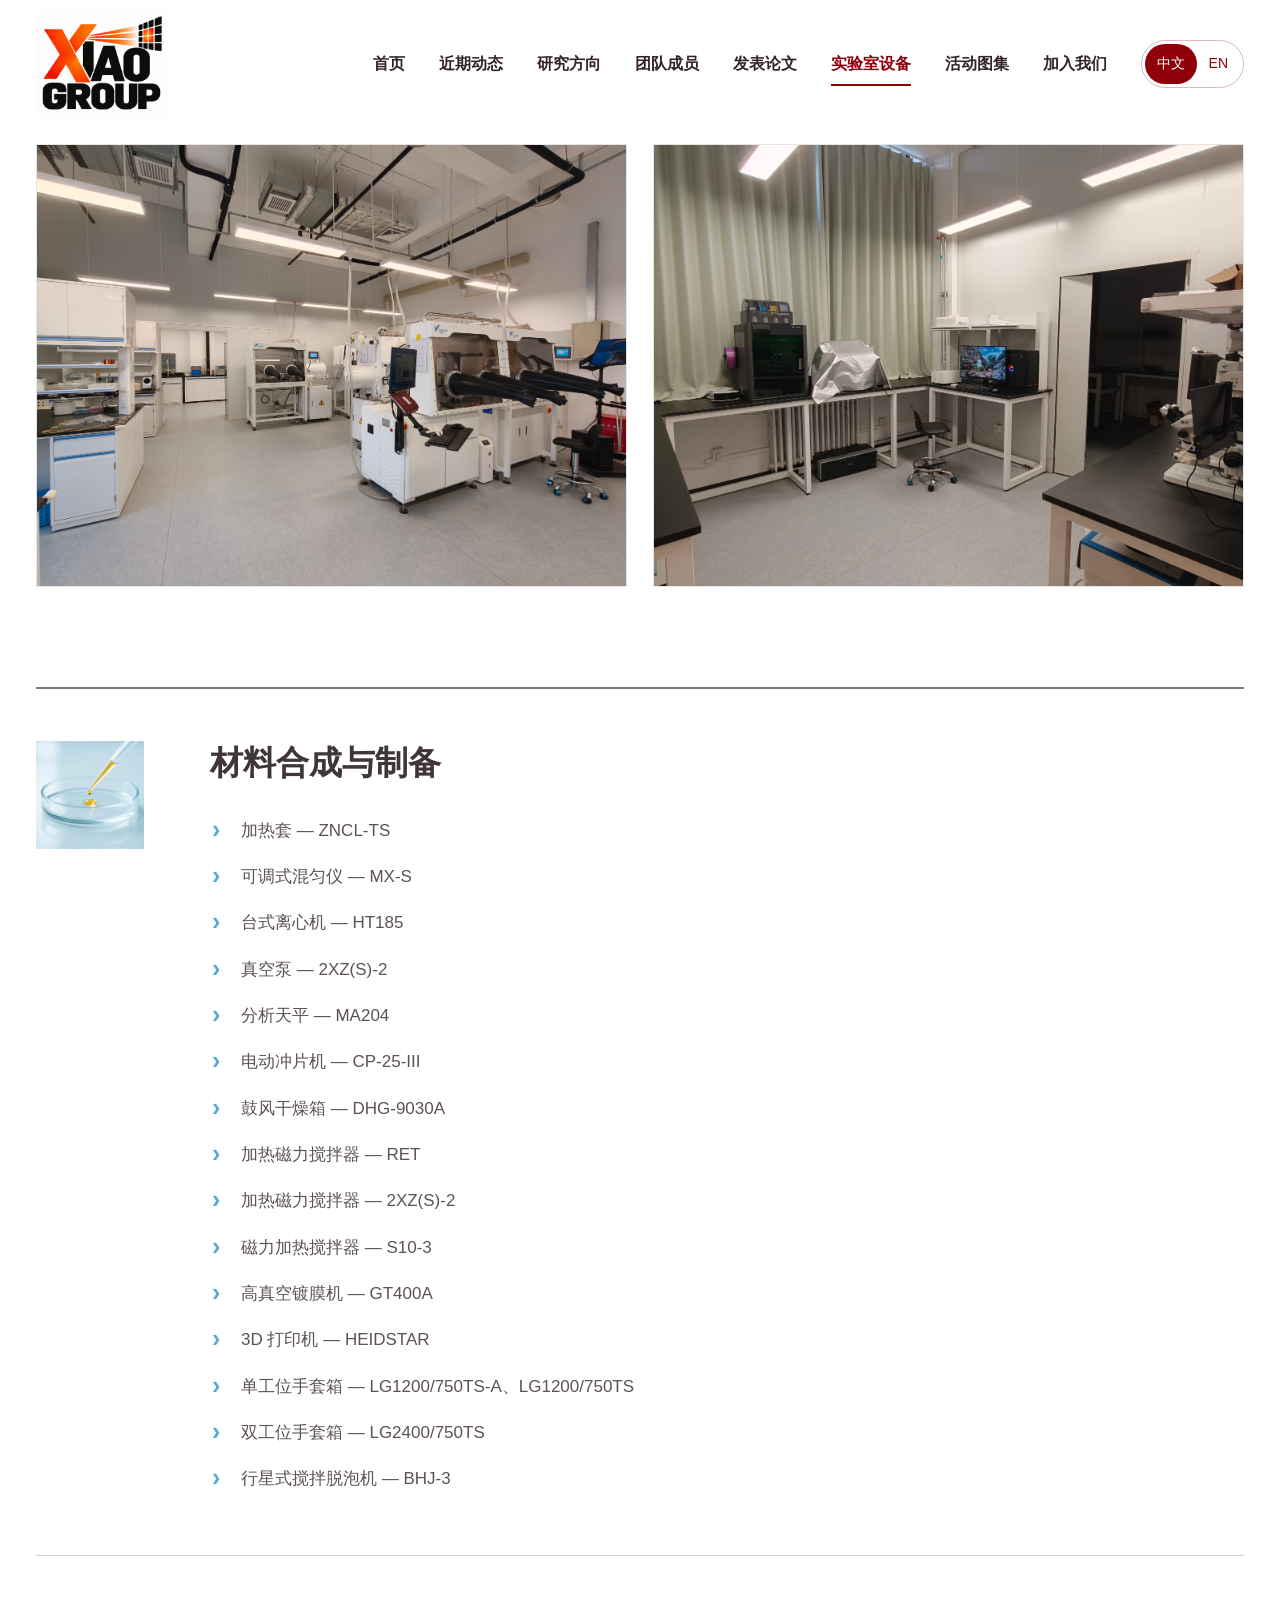
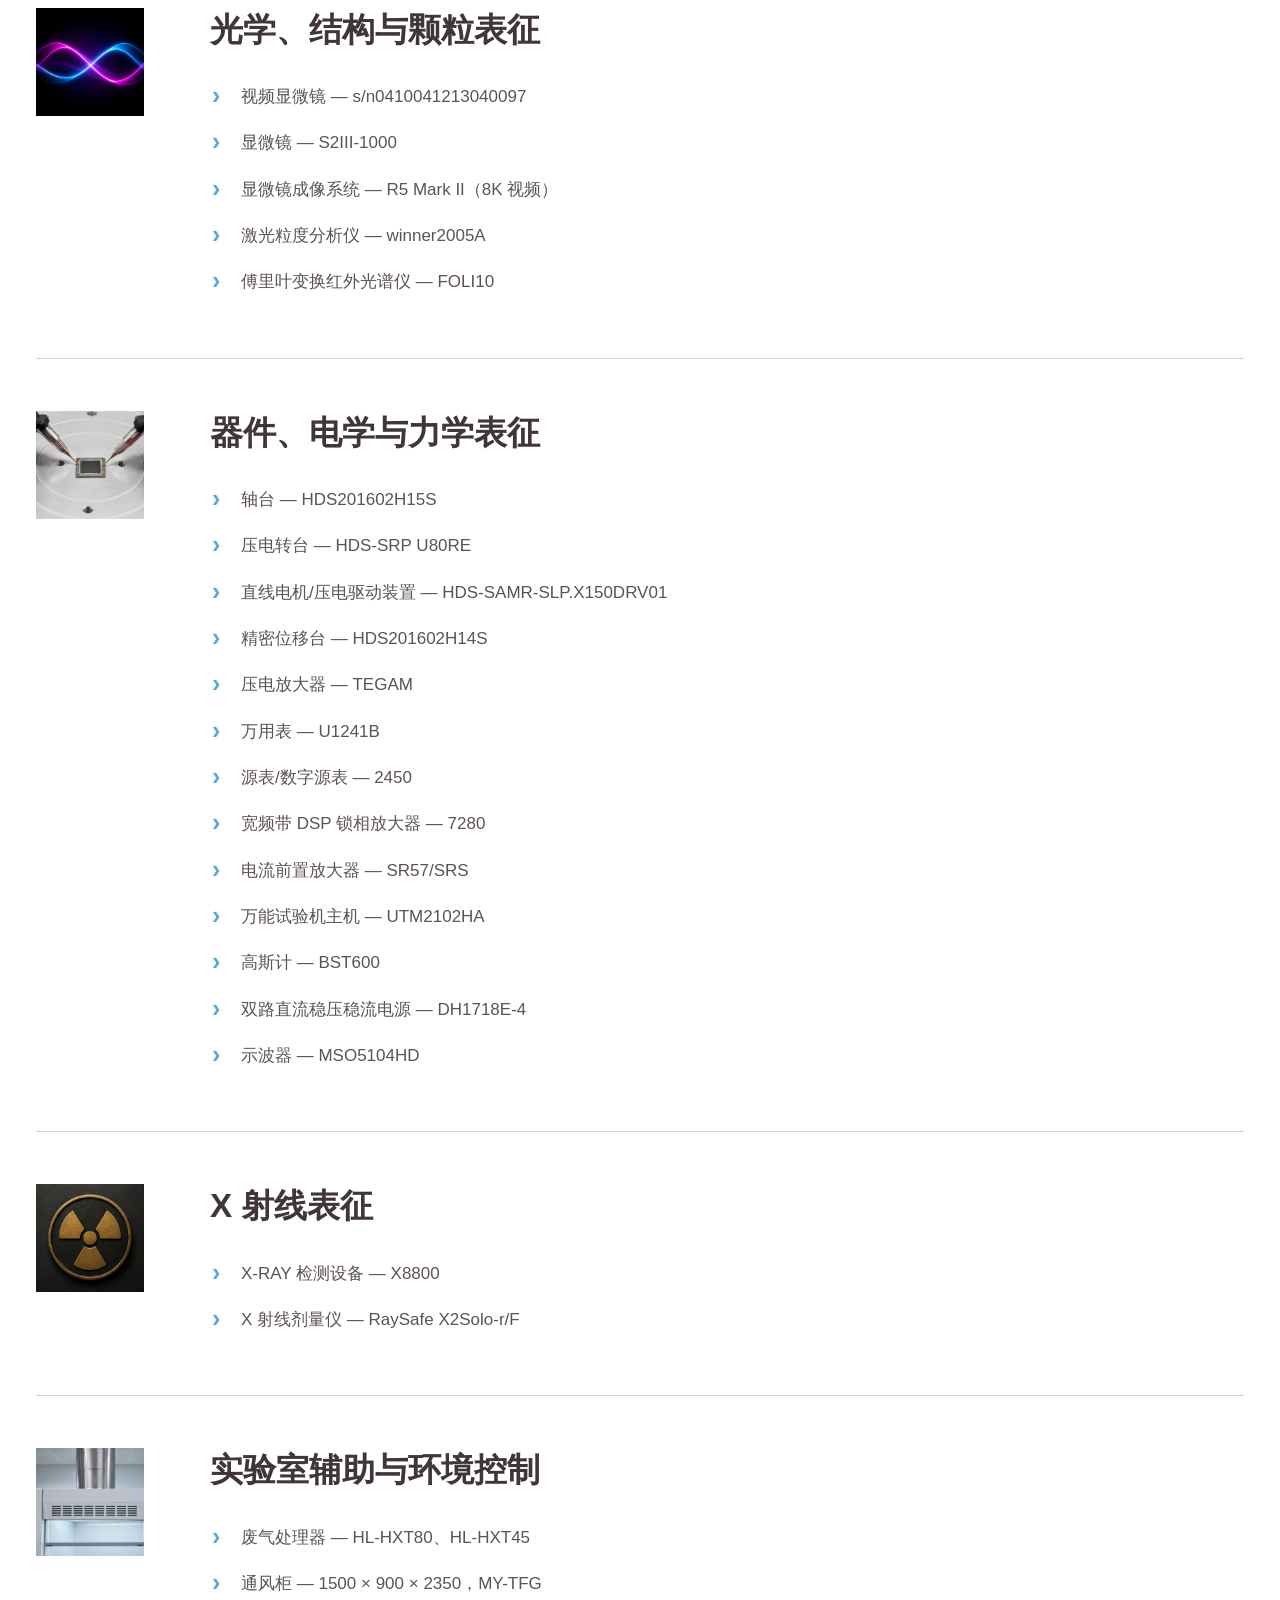
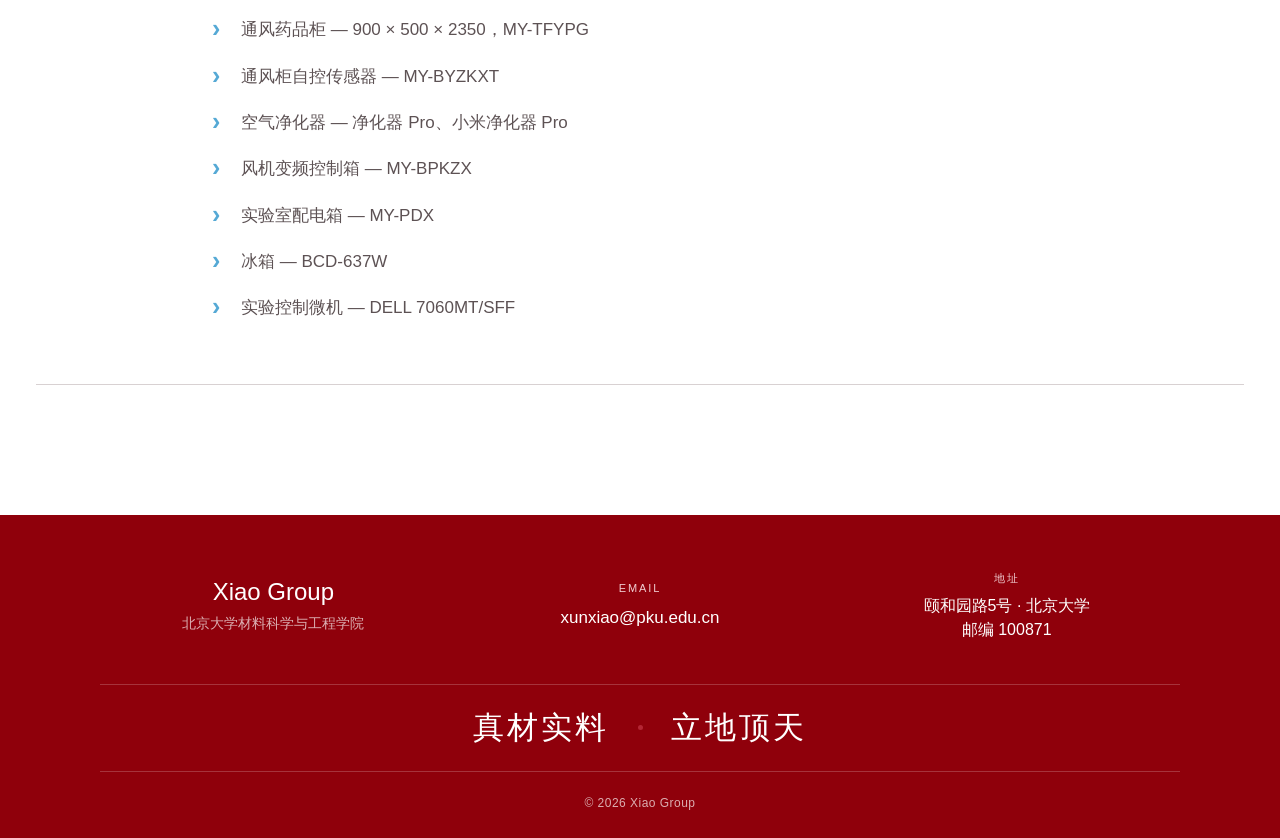
==== commit 3a784010: "更新课题组网站内容和图片" ====
--- a/facilities.html
+++ b/facilities.html
@@ -2,12 +2,12 @@
 <html lang="zh-CN" data-lang="zh">
 <head><meta charset="utf-8"><meta name="viewport" content="width=device-width,initial-scale=1"><title>实验室设备｜肖勋课题组</title><link rel="stylesheet" href="style.css"></head>
 <body>
-<header class="inner-header"><div class="wrap nav"><a class="brand" href="index.html"><span class="mark">X</span><span><strong>Xiao Group</strong></span></a><nav class="shared-nav"></nav><div class="lang" role="group"><button data-language="zh">中文</button><button data-language="en">EN</button></div></div></header>
+<header class="inner-header"><div class="wrap nav"><a class="brand" href="index.html"><img class="brand-logo" src="assets/xiao-group-logo-v3.png" alt="Xiao Group" width="1600" height="1272"></a><nav class="shared-nav"></nav><div class="lang" role="group"><button data-language="zh">中文</button><button data-language="en">EN</button></div></div></header>
 <main>
   <section class="facilities-section"><div class="wrap">
     <div class="lab-photo-grid" aria-label="Laboratory photos">
-      <div class="lab-photo"><img src="assets/laboratory-01.jpg" alt="课题组实验室环境与材料制备设备"></div>
-      <div class="lab-photo"><img src="assets/laboratory-02.jpg" alt="课题组实验室环境与材料表征设备"></div>
+      <div class="lab-photo"><img src="assets/laboratory-01-v2.jpg" alt="课题组实验室环境与材料制备设备"></div>
+      <div class="lab-photo"><img src="assets/laboratory-02-v2.jpg" alt="课题组实验室环境与材料表征设备"></div>
     </div>
     <div class="equipment-list">
       <article class="equipment-category">
@@ -22,14 +22,14 @@
             <li><span data-zh>分析天平 — MA204</span><span data-en>Analytical balance — MA204</span></li>
             <li><span data-zh>电动冲片机 — CP-25-III</span><span data-en>Electric disc punch — CP-25-III</span></li>
             <li><span data-zh>鼓风干燥箱 — DHG-9030A</span><span data-en>Forced-air drying oven — DHG-9030A</span></li>
-            <li><span data-zh>加热磁力搅拌器 — RET（6 台）</span><span data-en>Heating magnetic stirrer — RET (6 units)</span></li>
+            <li><span data-zh>加热磁力搅拌器 — RET</span><span data-en>Heating magnetic stirrer — RET</span></li>
             <li><span data-zh>加热磁力搅拌器 — 2XZ(S)-2</span><span data-en>Heating magnetic stirrer — 2XZ(S)-2</span></li>
-            <li><span data-zh>磁力加热搅拌器 — S10-3（2 台）</span><span data-en>Magnetic heating stirrer — S10-3 (2 units)</span></li>
+            <li><span data-zh>磁力加热搅拌器 — S10-3</span><span data-en>Magnetic heating stirrer — S10-3</span></li>
             <li><span data-zh>高真空镀膜机 — GT400A</span><span data-en>High-vacuum coating system — GT400A</span></li>
             <li><span data-zh>3D 打印机 — HEIDSTAR</span><span data-en>3D printer — HEIDSTAR</span></li>
-            <li><span data-zh>单工位手套箱 — LG1200/750TS-A、LG1200/750TS（各 1 台）</span><span data-en>Single-workstation glovebox — LG1200/750TS-A and LG1200/750TS (1 unit each)</span></li>
-            <li><span data-zh>双工位手套箱 — LG2400/750TS（2 台）</span><span data-en>Dual-workstation glovebox — LG2400/750TS (2 units)</span></li>
-            <li><span data-zh>行星式搅拌脱泡机（1 台）</span><span data-en>Planetary mixing and defoaming machine (1 unit)</span></li>
+            <li><span data-zh>单工位手套箱 — LG1200/750TS-A、LG1200/750TS</span><span data-en>Single-workstation glovebox — LG1200/750TS-A and LG1200/750TS</span></li>
+            <li><span data-zh>双工位手套箱 — LG2400/750TS</span><span data-en>Dual-workstation glovebox — LG2400/750TS</span></li>
+            <li><span data-zh>行星式搅拌脱泡机 — BHJ-3</span><span data-en>Planetary mixing and defoaming machine — BHJ-3</span></li>
           </ul>
         </div>
       </article>
@@ -42,7 +42,7 @@
             <li><span data-zh>显微镜 — S2III-1000</span><span data-en>Microscope — S2III-1000</span></li>
             <li><span data-zh>显微镜成像系统 — R5 Mark II（8K 视频）</span><span data-en>Microscope imaging system — R5 Mark II (8K video)</span></li>
             <li><span data-zh>激光粒度分析仪 — winner2005A</span><span data-en>Laser particle size analyzer — winner2005A</span></li>
-            <li><span data-zh>红外探测器（1 台）</span><span data-en>Infrared detector (1 unit)</span></li>
+            <li><span data-zh>傅里叶变换红外光谱仪 — FOLI10</span><span data-en>Fourier transform infrared spectrometer — FOLI10</span></li>
           </ul>
         </div>
       </article>
@@ -57,7 +57,7 @@
             <li><span data-zh>精密位移台 — HDS201602H14S</span><span data-en>Precision translation stage — HDS201602H14S</span></li>
             <li><span data-zh>压电放大器 — TEGAM</span><span data-en>Piezoelectric amplifier — TEGAM</span></li>
             <li><span data-zh>万用表 — U1241B</span><span data-en>Digital multimeter — U1241B</span></li>
-            <li><span data-zh>源表/数字源表 — 2450（3 台）</span><span data-en>Source meter / digital source meter — 2450 (3 units)</span></li>
+            <li><span data-zh>源表/数字源表 — 2450</span><span data-en>Source meter / digital source meter — 2450</span></li>
             <li><span data-zh>宽频带 DSP 锁相放大器 — 7280</span><span data-en>Broadband DSP lock-in amplifier — 7280</span></li>
             <li><span data-zh>电流前置放大器 — SR57/SRS</span><span data-en>Current preamplifier — SR57/SRS</span></li>
             <li><span data-zh>万能试验机主机 — UTM2102HA</span><span data-en>Universal testing machine — UTM2102HA</span></li>
@@ -82,11 +82,11 @@
         <div class="equipment-content">
           <h2><span data-zh>实验室辅助与环境控制</span><span data-en>Laboratory Support &amp; Environmental Control</span></h2>
           <ul class="equipment-items">
-            <li><span data-zh>废气处理器 — HL-HXT80、HL-HXT45（各 1 台）</span><span data-en>Exhaust gas treatment unit — HL-HXT80 and HL-HXT45 (1 unit each)</span></li>
-            <li><span data-zh>通风柜 — 1500 × 900 × 2350，MY-TFG（4 台）</span><span data-en>Fume hood — 1500 × 900 × 2350, MY-TFG (4 units)</span></li>
+            <li><span data-zh>废气处理器 — HL-HXT80、HL-HXT45</span><span data-en>Exhaust gas treatment unit — HL-HXT80 and HL-HXT45</span></li>
+            <li><span data-zh>通风柜 — 1500 × 900 × 2350，MY-TFG</span><span data-en>Fume hood — 1500 × 900 × 2350, MY-TFG</span></li>
             <li><span data-zh>通风药品柜 — 900 × 500 × 2350，MY-TFYPG</span><span data-en>Ventilated chemical cabinet — 900 × 500 × 2350, MY-TFYPG</span></li>
-            <li><span data-zh>通风柜自控传感器 — MY-BYZKXT（4 台）</span><span data-en>Fume hood automatic-control sensor — MY-BYZKXT (4 units)</span></li>
-            <li><span data-zh>空气净化器 — 净化器 Pro、小米净化器 Pro（各 1 台）</span><span data-en>Air purifier — Purifier Pro and Xiaomi Air Purifier Pro (1 unit each)</span></li>
+            <li><span data-zh>通风柜自控传感器 — MY-BYZKXT</span><span data-en>Fume hood automatic-control sensor — MY-BYZKXT</span></li>
+            <li><span data-zh>空气净化器 — 净化器 Pro、小米净化器 Pro</span><span data-en>Air purifier — Purifier Pro and Xiaomi Air Purifier Pro</span></li>
             <li><span data-zh>风机变频控制箱 — MY-BPKZX</span><span data-en>Fan variable-frequency control cabinet — MY-BPKZX</span></li>
             <li><span data-zh>实验室配电箱 — MY-PDX</span><span data-en>Laboratory distribution box — MY-PDX</span></li>
             <li><span data-zh>冰箱 — BCD-637W</span><span data-en>Refrigerator — BCD-637W</span></li>
--- a/style.css
+++ b/style.css
@@ -165,7 +165,10 @@
 @media(max-width:900px){.recruit-brief .recruit-layout,.join-details .details-layout{grid-template-columns:1fr;gap:48px}.values-art{min-height:0}.values-wheel{width:min(390px,88vw)}.campus-map{width:100%;max-width:680px}.campus-map img{height:380px}}
 @media(max-width:520px){.recruit-brief .position-list article{grid-template-columns:64px 1fr;gap:16px}.values-wheel{width:310px}.values-wheel span{width:152px;height:152px;font-size:15px}.values-wheel span:nth-child(1){left:79px}.values-wheel span:nth-child(2){top:79px}.values-wheel span:nth-child(3){left:79px}.values-wheel span:nth-child(4){top:79px}.campus-map img{height:280px}.campus-map figcaption{font-size:15px}}
 .values-wheel span:nth-child(1){z-index:5}.values-wheel span:nth-child(2){z-index:4}.values-wheel span:nth-child(3){z-index:3}.values-wheel span:nth-child(4){z-index:2}
-.campus-map{background:transparent;border:0}.campus-map figcaption{padding:14px 0 0;background:transparent;border:0}
+.campus-map{background:transparent;border:0}.campus-map figcaption{padding:14px 0 0;background:transparent;border:0;text-align:center}
+.join-details .details-layout{grid-template-columns:repeat(2,minmax(0,1fr))}
+.join-details .campus-map img{object-fit:contain}
+@media(max-width:900px){.join-details .details-layout{grid-template-columns:1fr}.join-details .campus-map{margin-inline:auto}}
 .values-wheel span:nth-child(1),.values-wheel span:nth-child(2),.values-wheel span:nth-child(3),.values-wheel span:nth-child(4){z-index:auto}.values-wheel span:nth-child(1):after{content:"";position:absolute;inset:-1px;border-radius:50%;pointer-events:none;z-index:10;background:linear-gradient(145deg,rgba(220,242,235,.98),rgba(169,214,201,.9));border:1px solid rgba(255,255,255,.72);clip-path:polygon(0 38%,62% 38%,62% 100%,0 100%)}
 .values-wheel span:nth-child(1):after{content:none}.values-wheel i{display:block;position:absolute;z-index:10;left:100px;top:0;width:190px;height:190px;border-radius:50%;pointer-events:none;background:linear-gradient(145deg,rgba(220,242,235,.98),rgba(169,214,201,.9));clip-path:polygon(0 52%,48% 52%,48% 100%,0 100%)}
 @media(max-width:520px){.values-wheel i{left:79px;width:152px;height:152px}}
@@ -370,7 +373,7 @@
 /* Gallery cards match publication-card framing */
 .gallery-grid{align-items:stretch}
 .gallery-card{display:flex;flex-direction:column;height:100%;border:2px solid #e0c9cd;border-radius:18px;overflow:hidden;transition:transform .28s,box-shadow .28s,border-color .28s}
-.gallery-copy{flex:1;padding:20px 22px;border-bottom:0}
+.gallery-copy{flex:1;grid-template-columns:1fr;gap:10px;align-content:start;justify-items:center;text-align:center;padding:20px 22px;border-bottom:0}
 .gallery-card:hover{transform:translateY(-6px);border-color:#d3a3aa;box-shadow:0 18px 42px rgba(111,0,8,.1)}
 .gallery-card:hover .gallery-photo{transform:none}
 @media(max-width:650px){.gallery-copy{padding:18px 20px}}
@@ -555,4 +558,46 @@
 .home-page .featured .section-head h2,
 .home-page .news-home-head h2{max-width:none;margin:0;font:600 clamp(28px,2.7vw,38px)/1.2 var(--sans);letter-spacing:-.02em;text-align:left}
 .home-page .featured,.home-page .join{background:#f8f9f9}
+.home-page #joinHeading{font-family:"Microsoft YaHei","微软雅黑",sans-serif;font-weight:400;font-size:clamp(32px,3.8vw,54px);line-height:1.25}
+/* Crop the original travel portrait in its frame, preserving the source photo. */
+.xiao-portrait-frame{display:block;overflow:hidden;width:100%;aspect-ratio:3/4;flex-shrink:0}
+.pi-card .xiao-portrait-frame{width:270px}
+.pi-card .pi-photo-link .xiao-portrait-frame img,
+#profile .profile-lead .xiao-portrait-frame img{display:block;width:100%;height:100%;min-height:0;object-fit:cover!important;object-position:center!important;transform:none!important;transform-origin:center;padding:0}
+#profile:not(.student-profile) .profile-lead>div:first-child:has(.xiao-portrait-frame){height:auto;align-self:start}
+@media(max-width:850px){#profile .xiao-portrait-frame{max-width:360px;margin:auto}}
+@media(max-width:600px){.pi-card .xiao-portrait-frame{width:230px}}
 @media(max-width:650px){.home-page .research-home-head,.home-page .featured .section-head,.home-page .news-home-head{margin-bottom:24px;padding-bottom:13px}.home-page .research-home-head h2,.home-page .featured .section-head h2,.home-page .news-home-head h2{font-size:27px}}
+
+/* Uniform white homepage opening. */
+.home-page .hero,.home-page .energy-hero{background:#fff}
+.home-page .energy-hero:after{display:none}
+.home-page .hero>header{background:#fff}
+.home-page .hero>header.past-hero{background:#fff}
+
+
+.home-page .hero-content h1.hero-welcome{max-width:58%;font-size:clamp(40px,4.5vw,70px);line-height:1.18;letter-spacing:-.025em;text-shadow:none}
+@media(max-width:650px){.home-page .hero-content h1.hero-welcome{max-width:72%;font-size:clamp(30px,7vw,42px)}}
+
+html[data-lang='en'] .recruitment-article[data-en]{display:block}
+html[data-lang='en'] .recruitment-article>header h1{white-space:normal;font-size:clamp(25px,2.7vw,34px);line-height:1.4}
+html[data-lang='en'] .recruitment-article p{text-align:left}
+
+/* Lower-left greeting with a fixed, photoexcited lattice. */
+.home-page .hero-content{align-items:flex-end;padding-top:0;padding-bottom:205px;pointer-events:none}
+.home-page .hero-content h1.hero-welcome{max-width:65%;font-size:clamp(58px,6.8vw,106px);font-weight:700;line-height:1.06;letter-spacing:-.035em;color:#283b36;margin:0}
+@media(max-width:650px){.home-page .hero-content{padding-bottom:132px}.home-page .hero-content h1.hero-welcome{max-width:100%;font-size:clamp(42px,9.7vw,64px)}}
+html[data-lang="en"] .home-page .news-list{height:auto;overflow:hidden}
+html[data-lang="en"] .home-page .news-track{will-change:transform}
+html[data-lang="en"] .home-page .news-item{height:auto;min-height:102px;align-items:start}
+html[data-lang="en"] .home-page .news-item>div{min-width:0}
+html[data-lang="en"] .home-page .news-item h3{display:block;-webkit-line-clamp:unset;overflow:visible;overflow-wrap:break-word;line-height:1.5}
+@media(max-width:650px){html[data-lang="en"] .home-page .news-item{grid-template-columns:1fr;gap:8px;min-height:0;padding:18px 0}}
+
+.join-details .campus-map figcaption{font-weight:700}
+
+/* Shared transparent group wordmark. */
+.brand{flex-shrink:0;gap:0}.brand .brand-logo{width:auto;height:104px;display:block;object-fit:contain}
+@media(max-width:1150px){.brand .brand-logo{width:auto;height:98px}}
+@media(max-width:760px){.brand .brand-logo{width:auto;height:82px}}
+@media(max-width:380px){.brand .brand-logo{width:auto;height:76px}}
